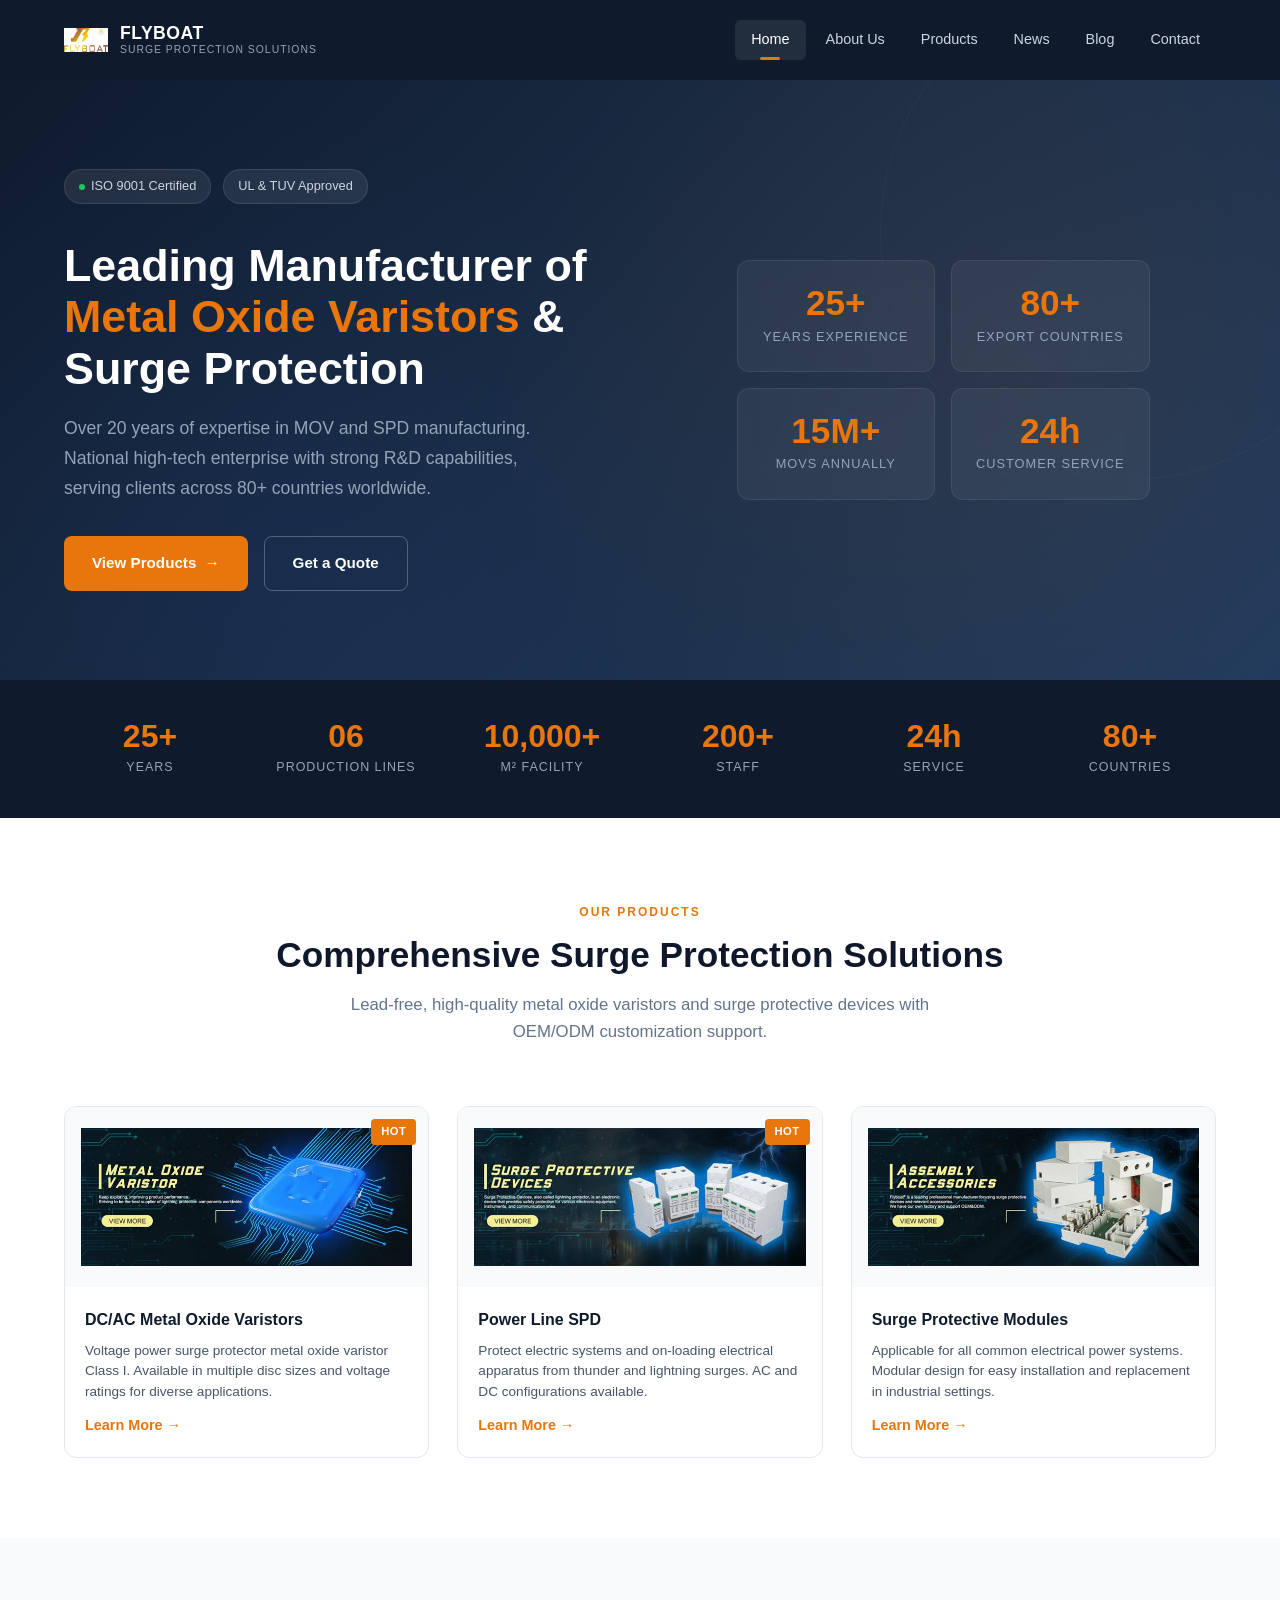
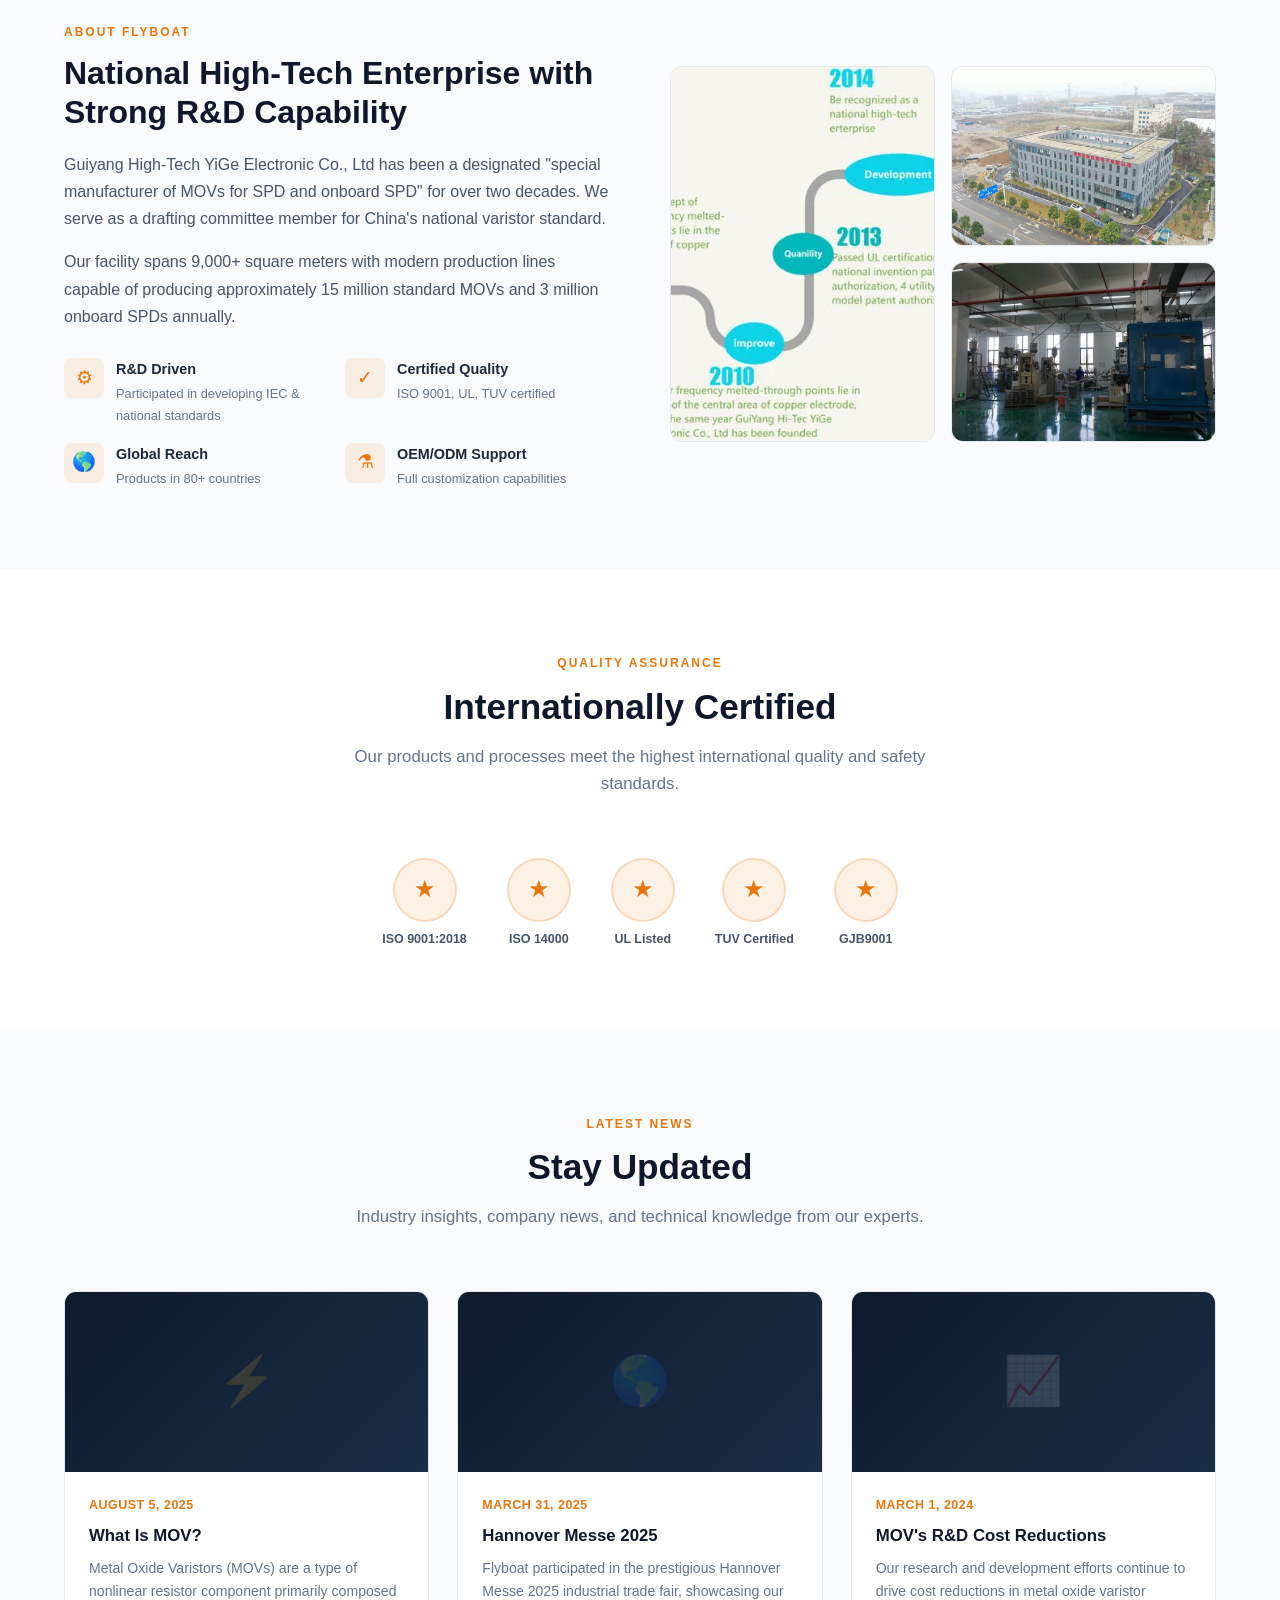
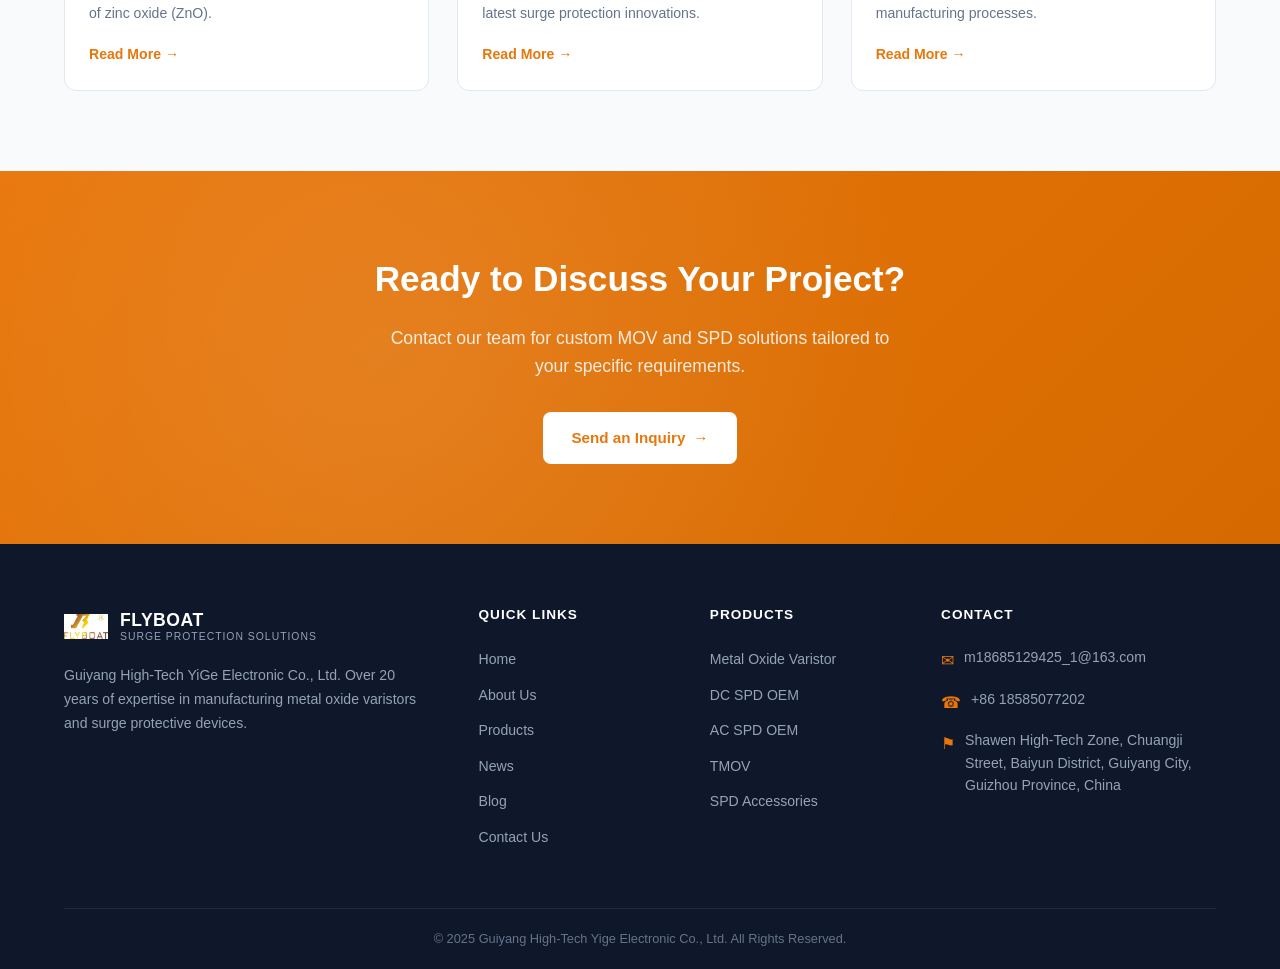
==== index.html @ f87acbf8 "initial commit for flyboat website files" ====
<!DOCTYPE html>
<html lang="en">
<head>
  <meta charset="UTF-8">
  <meta name="viewport" content="width=device-width, initial-scale=1.0">
  <title>Flyboat MOV | Metal Oxide Varistors & Surge Protective Devices</title>
  <meta name="description" content="Guiyang High-Tech Yige Electronic Co., Ltd - Over 20 years manufacturing metal oxide varistors and surge protective devices. ISO certified, exported to 80+ countries.">
  <link rel="stylesheet" href="css/style.css">
</head>
<body>

  <!-- Header -->
  <header class="header">
    <div class="container">
      <a href="index.html" class="logo">
        <img src="images/logo.jpg" alt="Flyboat Logo" class="logo-img">
        <span>
          FLYBOAT
          <span class="logo-sub">Surge Protection Solutions</span>
        </span>
      </a>
      <nav class="nav">
        <a href="index.html" class="active">Home</a>
        <a href="about.html">About Us</a>
        <a href="products.html">Products</a>
        <a href="news.html">News</a>
        <a href="blog.html">Blog</a>
        <a href="contact.html">Contact</a>
      </nav>
      <button class="menu-toggle" aria-label="Toggle menu">
        <span></span><span></span><span></span>
      </button>
    </div>
  </header>

  <!-- Hero -->
  <section class="hero">
    <div class="container">
      <div class="hero-content">
        <div class="hero-badges">
          <span class="hero-badge"><span class="badge-dot"></span> ISO 9001 Certified</span>
          <span class="hero-badge">UL &amp; TUV Approved</span>
        </div>
        <h1>Leading Manufacturer of <span class="highlight">Metal Oxide Varistors</span> &amp; Surge Protection</h1>
        <p>Over 20 years of expertise in MOV and SPD manufacturing. National high-tech enterprise with strong R&amp;D capabilities, serving clients across 80+ countries worldwide.</p>
        <div class="hero-actions">
          <a href="products.html" class="btn btn-primary btn-arrow">View Products</a>
          <a href="contact.html" class="btn btn-secondary">Get a Quote</a>
        </div>
      </div>
      <div class="hero-visual">
        <div class="hero-stats-grid">
          <div class="hero-stat-card">
            <div class="stat-number">25+</div>
            <div class="stat-label">Years Experience</div>
          </div>
          <div class="hero-stat-card">
            <div class="stat-number">80+</div>
            <div class="stat-label">Export Countries</div>
          </div>
          <div class="hero-stat-card">
            <div class="stat-number">15M+</div>
            <div class="stat-label">MOVs Annually</div>
          </div>
          <div class="hero-stat-card">
            <div class="stat-number">24h</div>
            <div class="stat-label">Customer Service</div>
          </div>
        </div>
      </div>
    </div>
  </section>

  <!-- Stats Bar -->
  <div class="stats-bar">
    <div class="container">
      <div class="stats-grid">
        <div class="stat-item">
          <div class="stat-number">25+</div>
          <div class="stat-label">Years</div>
        </div>
        <div class="stat-item">
          <div class="stat-number">06</div>
          <div class="stat-label">Production Lines</div>
        </div>
        <div class="stat-item">
          <div class="stat-number">10,000+</div>
          <div class="stat-label">m&sup2; Facility</div>
        </div>
        <div class="stat-item">
          <div class="stat-number">200+</div>
          <div class="stat-label">Staff</div>
        </div>
        <div class="stat-item">
          <div class="stat-number">24h</div>
          <div class="stat-label">Service</div>
        </div>
        <div class="stat-item">
          <div class="stat-number">80+</div>
          <div class="stat-label">Countries</div>
        </div>
      </div>
    </div>
  </div>

  <!-- Products Highlight -->
  <section class="section">
    <div class="container">
      <div class="section-header">
        <span class="overline">Our Products</span>
        <h2>Comprehensive Surge Protection Solutions</h2>
        <p>Lead-free, high-quality metal oxide varistors and surge protective devices with OEM/ODM customization support.</p>
      </div>
      <div class="products-grid">
        <div class="product-card">
          <div class="product-card-img">
            <img src="images/product-mov.jpg" alt="Metal Oxide Varistors">
            <span class="product-tag">Hot</span>
          </div>
          <div class="product-card-body">
            <h3>DC/AC Metal Oxide Varistors</h3>
            <p>Voltage power surge protector metal oxide varistor Class I. Available in multiple disc sizes and voltage ratings for diverse applications.</p>
            <a href="products.html" class="card-link">Learn More &rarr;</a>
          </div>
        </div>
        <div class="product-card">
          <div class="product-card-img">
            <img src="images/product-spd.jpg" alt="Surge Protective Devices">
            <span class="product-tag">Hot</span>
          </div>
          <div class="product-card-body">
            <h3>Power Line SPD</h3>
            <p>Protect electric systems and on-loading electrical apparatus from thunder and lightning surges. AC and DC configurations available.</p>
            <a href="products.html" class="card-link">Learn More &rarr;</a>
          </div>
        </div>
        <div class="product-card">
          <div class="product-card-img">
            <img src="images/product-tmov.jpg" alt="TMOV Surge Protective Modules">
          </div>
          <div class="product-card-body">
            <h3>Surge Protective Modules</h3>
            <p>Applicable for all common electrical power systems. Modular design for easy installation and replacement in industrial settings.</p>
            <a href="products.html" class="card-link">Learn More &rarr;</a>
          </div>
        </div>
      </div>
    </div>
  </section>

  <!-- About Preview -->
  <section class="section section-alt">
    <div class="container">
      <div class="about-preview">
        <div class="about-preview-content">
          <span class="overline">About Flyboat</span>
          <h2>National High-Tech Enterprise with Strong R&amp;D Capability</h2>
          <p>Guiyang High-Tech YiGe Electronic Co., Ltd has been a designated "special manufacturer of MOVs for SPD and onboard SPD" for over two decades. We serve as a drafting committee member for China's national varistor standard.</p>
          <p>Our facility spans 9,000+ square meters with modern production lines capable of producing approximately 15 million standard MOVs and 3 million onboard SPDs annually.</p>
          <div class="about-features">
            <div class="about-feature">
              <div class="about-feature-icon">&#9881;</div>
              <div>
                <h4>R&amp;D Driven</h4>
                <p>Participated in developing IEC &amp; national standards</p>
              </div>
            </div>
            <div class="about-feature">
              <div class="about-feature-icon">&#10003;</div>
              <div>
                <h4>Certified Quality</h4>
                <p>ISO 9001, UL, TUV certified</p>
              </div>
            </div>
            <div class="about-feature">
              <div class="about-feature-icon">&#127758;</div>
              <div>
                <h4>Global Reach</h4>
                <p>Products in 80+ countries</p>
              </div>
            </div>
            <div class="about-feature">
              <div class="about-feature-icon">&#9879;</div>
              <div>
                <h4>OEM/ODM Support</h4>
                <p>Full customization capabilities</p>
              </div>
            </div>
          </div>
        </div>
        <div class="about-preview-visual">
          <div class="about-image-grid">
            <div class="about-img-placeholder"><img src="images/about-1.webp" alt="Flyboat Factory"></div>
            <div class="about-img-placeholder"><img src="images/about-2.jpg" alt="Production Line"></div>
            <div class="about-img-placeholder"><img src="images/about-3.jpg" alt="Quality Testing"></div>
          </div>
        </div>
      </div>
    </div>
  </section>

  <!-- Certifications -->
  <section class="section">
    <div class="container">
      <div class="section-header">
        <span class="overline">Quality Assurance</span>
        <h2>Internationally Certified</h2>
        <p>Our products and processes meet the highest international quality and safety standards.</p>
      </div>
      <div class="cert-row">
        <div class="cert-badge">
          <div class="cert-icon">&#9733;</div>
          <span>ISO 9001:2018</span>
        </div>
        <div class="cert-badge">
          <div class="cert-icon">&#9733;</div>
          <span>ISO 14000</span>
        </div>
        <div class="cert-badge">
          <div class="cert-icon">&#9733;</div>
          <span>UL Listed</span>
        </div>
        <div class="cert-badge">
          <div class="cert-icon">&#9733;</div>
          <span>TUV Certified</span>
        </div>
        <div class="cert-badge">
          <div class="cert-icon">&#9733;</div>
          <span>GJB9001</span>
        </div>
      </div>
    </div>
  </section>

  <!-- Latest News -->
  <section class="section section-alt">
    <div class="container">
      <div class="section-header">
        <span class="overline">Latest News</span>
        <h2>Stay Updated</h2>
        <p>Industry insights, company news, and technical knowledge from our experts.</p>
      </div>
      <div class="news-grid">
        <a href="news.html" class="news-card">
          <div class="news-card-img">&#9889;</div>
          <div class="news-card-body">
            <div class="news-date">August 5, 2025</div>
            <h3>What Is MOV?</h3>
            <p>Metal Oxide Varistors (MOVs) are a type of nonlinear resistor component primarily composed of zinc oxide (ZnO).</p>
            <span class="card-link">Read More &rarr;</span>
          </div>
        </a>
        <a href="news.html" class="news-card">
          <div class="news-card-img">&#127758;</div>
          <div class="news-card-body">
            <div class="news-date">March 31, 2025</div>
            <h3>Hannover Messe 2025</h3>
            <p>Flyboat participated in the prestigious Hannover Messe 2025 industrial trade fair, showcasing our latest surge protection innovations.</p>
            <span class="card-link">Read More &rarr;</span>
          </div>
        </a>
        <a href="news.html" class="news-card">
          <div class="news-card-img">&#128200;</div>
          <div class="news-card-body">
            <div class="news-date">March 1, 2024</div>
            <h3>MOV's R&amp;D Cost Reductions</h3>
            <p>Our research and development efforts continue to drive cost reductions in metal oxide varistor manufacturing processes.</p>
            <span class="card-link">Read More &rarr;</span>
          </div>
        </a>
      </div>
    </div>
  </section>

  <!-- CTA -->
  <section class="cta">
    <div class="container">
      <h2>Ready to Discuss Your Project?</h2>
      <p>Contact our team for custom MOV and SPD solutions tailored to your specific requirements.</p>
      <a href="contact.html" class="btn btn-arrow">Send an Inquiry</a>
    </div>
  </section>

  <!-- Footer -->
  <footer class="footer">
    <div class="container">
      <div class="footer-grid">
        <div class="footer-brand">
          <div class="logo">
            <img src="images/logo.jpg" alt="Flyboat Logo" class="logo-img">
            <span>FLYBOAT<span class="logo-sub">Surge Protection Solutions</span></span>
          </div>
          <p>Guiyang High-Tech YiGe Electronic Co., Ltd. Over 20 years of expertise in manufacturing metal oxide varistors and surge protective devices.</p>
        </div>
        <div class="footer-col">
          <h4>Quick Links</h4>
          <ul>
            <li><a href="index.html">Home</a></li>
            <li><a href="about.html">About Us</a></li>
            <li><a href="products.html">Products</a></li>
            <li><a href="news.html">News</a></li>
            <li><a href="blog.html">Blog</a></li>
            <li><a href="contact.html">Contact Us</a></li>
          </ul>
        </div>
        <div class="footer-col">
          <h4>Products</h4>
          <ul>
            <li><a href="products.html">Metal Oxide Varistor</a></li>
            <li><a href="products.html">DC SPD OEM</a></li>
            <li><a href="products.html">AC SPD OEM</a></li>
            <li><a href="products.html">TMOV</a></li>
            <li><a href="products.html">SPD Accessories</a></li>
          </ul>
        </div>
        <div class="footer-col">
          <h4>Contact</h4>
          <div class="footer-contact-item">
            <span class="icon">&#9993;</span>
            <span>m18685129425_1@163.com</span>
          </div>
          <div class="footer-contact-item">
            <span class="icon">&#9742;</span>
            <span>+86 18585077202</span>
          </div>
          <div class="footer-contact-item">
            <span class="icon">&#9873;</span>
            <span>Shawen High-Tech Zone, Chuangji Street, Baiyun District, Guiyang City, Guizhou Province, China</span>
          </div>
        </div>
      </div>
      <div class="footer-bottom">
        &copy; 2025 Guiyang High-Tech Yige Electronic Co., Ltd. All Rights Reserved.
      </div>
    </div>
  </footer>

  <script src="js/main.js"></script>
</body>
</html>
---- css/style.css ----
/* =============================================
   FLYBOAT MOV - Professional Industrial Theme
   ============================================= */

/* --- Reset & Base --- */
*, *::before, *::after {
  margin: 0;
  padding: 0;
  box-sizing: border-box;
}

:root {
  --navy: #0f1b2d;
  --navy-light: #1a2d47;
  --blue: #2563eb;
  --blue-dark: #1e40af;
  --orange: #e8760a;
  --orange-light: #f59e0b;
  --white: #ffffff;
  --gray-50: #f8fafc;
  --gray-100: #f1f5f9;
  --gray-200: #e2e8f0;
  --gray-300: #cbd5e1;
  --gray-400: #94a3b8;
  --gray-500: #64748b;
  --gray-600: #475569;
  --gray-700: #334155;
  --gray-800: #1e293b;
  --gray-900: #0f172a;
  --font-main: 'Segoe UI', Roboto, 'Helvetica Neue', Arial, sans-serif;
  --font-heading: 'Segoe UI', Roboto, 'Helvetica Neue', Arial, sans-serif;
  --max-width: 1200px;
  --header-height: 80px;
  --transition: 0.3s ease;
}

html {
  scroll-behavior: smooth;
  font-size: 16px;
}

body {
  font-family: var(--font-main);
  color: var(--gray-800);
  line-height: 1.6;
  background: var(--white);
  -webkit-font-smoothing: antialiased;
}

img {
  max-width: 100%;
  height: auto;
  display: block;
}

a {
  color: inherit;
  text-decoration: none;
}

ul {
  list-style: none;
}

.container {
  max-width: var(--max-width);
  margin: 0 auto;
  padding: 0 24px;
}

/* --- Header / Navigation --- */
.header {
  position: fixed;
  top: 0;
  left: 0;
  right: 0;
  z-index: 1000;
  background: var(--navy);
  height: var(--header-height);
  transition: box-shadow var(--transition);
}

.header.scrolled {
  box-shadow: 0 2px 20px rgba(0, 0, 0, 0.3);
}

.header .container {
  display: flex;
  align-items: center;
  justify-content: space-between;
  height: 100%;
}

.logo {
  display: flex;
  align-items: center;
  gap: 12px;
  color: var(--white);
  font-weight: 700;
  font-size: 1.1rem;
  letter-spacing: 0.5px;
}

.logo-img {
  width: 44px;
  height: 44px;
  border-radius: 8px;
  object-fit: contain;
}

.logo-icon {
  width: 44px;
  height: 44px;
  background: var(--orange);
  border-radius: 8px;
  display: flex;
  align-items: center;
  justify-content: center;
  font-weight: 900;
  font-size: 1.1rem;
  color: var(--white);
}

.logo span {
  display: flex;
  flex-direction: column;
  line-height: 1.2;
}

.logo .logo-sub {
  font-size: 0.65rem;
  font-weight: 400;
  color: var(--gray-400);
  letter-spacing: 1px;
  text-transform: uppercase;
}

.nav {
  display: flex;
  align-items: center;
  gap: 4px;
}

.nav a {
  color: var(--gray-300);
  padding: 8px 16px;
  border-radius: 6px;
  font-size: 0.9rem;
  font-weight: 500;
  transition: all var(--transition);
  position: relative;
}

.nav a:hover,
.nav a.active {
  color: var(--white);
  background: rgba(255, 255, 255, 0.08);
}

.nav a.active::after {
  content: '';
  position: absolute;
  bottom: 0;
  left: 50%;
  transform: translateX(-50%);
  width: 20px;
  height: 3px;
  background: var(--orange);
  border-radius: 3px;
}

/* Mobile menu toggle */
.menu-toggle {
  display: none;
  flex-direction: column;
  gap: 5px;
  background: none;
  border: none;
  cursor: pointer;
  padding: 8px;
}

.menu-toggle span {
  display: block;
  width: 24px;
  height: 2px;
  background: var(--white);
  border-radius: 2px;
  transition: var(--transition);
}

/* --- Hero Section --- */
.hero {
  position: relative;
  min-height: 600px;
  display: flex;
  align-items: center;
  background: linear-gradient(135deg, var(--navy) 0%, var(--navy-light) 50%, #1e3a5f 100%);
  margin-top: var(--header-height);
  overflow: hidden;
}

.hero::before {
  content: '';
  position: absolute;
  inset: 0;
  background:
    radial-gradient(circle at 80% 50%, rgba(232, 118, 10, 0.08) 0%, transparent 50%),
    radial-gradient(circle at 20% 80%, rgba(37, 99, 235, 0.06) 0%, transparent 40%);
}

.hero::after {
  content: '';
  position: absolute;
  right: -100px;
  top: -100px;
  width: 500px;
  height: 500px;
  border: 1px solid rgba(255, 255, 255, 0.03);
  border-radius: 50%;
}

.hero .container {
  position: relative;
  z-index: 1;
  display: grid;
  grid-template-columns: 1fr 1fr;
  gap: 60px;
  align-items: center;
  padding-top: 60px;
  padding-bottom: 60px;
}

.hero-content h1 {
  font-size: 2.8rem;
  font-weight: 800;
  color: var(--white);
  line-height: 1.15;
  margin-bottom: 20px;
}

.hero-content h1 .highlight {
  color: var(--orange);
}

.hero-content p {
  font-size: 1.1rem;
  color: var(--gray-400);
  margin-bottom: 32px;
  max-width: 500px;
  line-height: 1.7;
}

.hero-badges {
  display: flex;
  gap: 12px;
  flex-wrap: wrap;
  margin-bottom: 36px;
}

.hero-badge {
  display: inline-flex;
  align-items: center;
  gap: 6px;
  background: rgba(255, 255, 255, 0.08);
  border: 1px solid rgba(255, 255, 255, 0.1);
  padding: 6px 14px;
  border-radius: 20px;
  font-size: 0.8rem;
  color: var(--gray-300);
}

.hero-badge .badge-dot {
  width: 6px;
  height: 6px;
  background: #22c55e;
  border-radius: 50%;
}

.hero-actions {
  display: flex;
  gap: 16px;
}

.hero-visual {
  display: flex;
  justify-content: center;
  align-items: center;
}

.hero-stats-grid {
  display: grid;
  grid-template-columns: 1fr 1fr;
  gap: 16px;
}

.hero-stat-card {
  background: rgba(255, 255, 255, 0.05);
  border: 1px solid rgba(255, 255, 255, 0.08);
  border-radius: 12px;
  padding: 24px;
  text-align: center;
  backdrop-filter: blur(10px);
  transition: all var(--transition);
}

.hero-stat-card:hover {
  background: rgba(255, 255, 255, 0.08);
  border-color: rgba(232, 118, 10, 0.3);
  transform: translateY(-2px);
}

.hero-stat-card .stat-number {
  font-size: 2.2rem;
  font-weight: 800;
  color: var(--orange);
  line-height: 1;
  margin-bottom: 6px;
}

.hero-stat-card .stat-label {
  font-size: 0.8rem;
  color: var(--gray-400);
  text-transform: uppercase;
  letter-spacing: 1px;
}

/* --- Buttons --- */
.btn {
  display: inline-flex;
  align-items: center;
  gap: 8px;
  padding: 14px 28px;
  border-radius: 8px;
  font-size: 0.95rem;
  font-weight: 600;
  cursor: pointer;
  border: none;
  transition: all var(--transition);
  text-align: center;
}

.btn-primary {
  background: var(--orange);
  color: var(--white);
}

.btn-primary:hover {
  background: #d66a00;
  transform: translateY(-1px);
  box-shadow: 0 8px 24px rgba(232, 118, 10, 0.3);
}

.btn-secondary {
  background: transparent;
  color: var(--white);
  border: 1px solid rgba(255, 255, 255, 0.25);
}

.btn-secondary:hover {
  background: rgba(255, 255, 255, 0.1);
  border-color: rgba(255, 255, 255, 0.4);
}

.btn-outline {
  background: transparent;
  color: var(--orange);
  border: 2px solid var(--orange);
}

.btn-outline:hover {
  background: var(--orange);
  color: var(--white);
}

.btn-dark {
  background: var(--navy);
  color: var(--white);
}

.btn-dark:hover {
  background: var(--navy-light);
}

.btn-sm {
  padding: 10px 20px;
  font-size: 0.85rem;
}

.btn-arrow::after {
  content: '\2192';
  transition: transform var(--transition);
}

.btn-arrow:hover::after {
  transform: translateX(4px);
}

/* --- Section Base --- */
.section {
  padding: 80px 0;
}

.section-alt {
  background: var(--gray-50);
}

.section-dark {
  background: var(--navy);
  color: var(--white);
}

.section-header {
  text-align: center;
  margin-bottom: 60px;
}

.section-header .overline {
  display: inline-block;
  font-size: 0.75rem;
  font-weight: 700;
  text-transform: uppercase;
  letter-spacing: 2px;
  color: var(--orange);
  margin-bottom: 12px;
}

.section-header h2 {
  font-size: 2.2rem;
  font-weight: 800;
  color: var(--gray-900);
  margin-bottom: 16px;
  line-height: 1.2;
}

.section-dark .section-header h2 {
  color: var(--white);
}

.section-header p {
  font-size: 1.05rem;
  color: var(--gray-500);
  max-width: 600px;
  margin: 0 auto;
}

.section-dark .section-header p {
  color: var(--gray-400);
}

/* --- Product Cards --- */
.products-grid {
  display: grid;
  grid-template-columns: repeat(3, 1fr);
  gap: 28px;
}

.product-card {
  background: var(--white);
  border-radius: 12px;
  overflow: hidden;
  border: 1px solid var(--gray-200);
  transition: all var(--transition);
  display: flex;
  flex-direction: column;
}

.product-card:hover {
  transform: translateY(-4px);
  box-shadow: 0 12px 40px rgba(0, 0, 0, 0.1);
  border-color: var(--orange);
}

.product-card-img {
  height: 200px;
  background: var(--gray-100);
  display: flex;
  align-items: center;
  justify-content: center;
  overflow: hidden;
  position: relative;
}

.product-card-img img {
  width: 100%;
  height: 100%;
  object-fit: cover;
}

.product-card-img .placeholder-icon {
  font-size: 3rem;
  color: var(--gray-300);
}

.product-tag {
  position: absolute;
  top: 12px;
  right: 12px;
  background: var(--orange);
  color: var(--white);
  padding: 4px 10px;
  border-radius: 4px;
  font-size: 0.7rem;
  font-weight: 700;
  text-transform: uppercase;
  letter-spacing: 0.5px;
}

.product-card-body {
  padding: 24px;
  flex: 1;
  display: flex;
  flex-direction: column;
}

.product-card-body h3 {
  font-size: 1.1rem;
  font-weight: 700;
  color: var(--gray-900);
  margin-bottom: 10px;
}

.product-card-body p {
  font-size: 0.9rem;
  color: var(--gray-500);
  flex: 1;
  margin-bottom: 16px;
}

.product-card-body .card-link {
  color: var(--orange);
  font-weight: 600;
  font-size: 0.9rem;
  display: inline-flex;
  align-items: center;
  gap: 6px;
  transition: gap var(--transition);
}

.product-card-body .card-link:hover {
  gap: 10px;
}

/* --- Stats Bar --- */
.stats-bar {
  background: var(--navy);
  padding: 40px 0;
}

.stats-grid {
  display: grid;
  grid-template-columns: repeat(6, 1fr);
  gap: 24px;
  text-align: center;
}

.stat-item .stat-number {
  font-size: 2rem;
  font-weight: 800;
  color: var(--orange);
  line-height: 1;
  margin-bottom: 6px;
}

.stat-item .stat-label {
  font-size: 0.78rem;
  color: var(--gray-400);
  text-transform: uppercase;
  letter-spacing: 1px;
}

/* --- About Section (Homepage) --- */
.about-preview {
  display: grid;
  grid-template-columns: 1fr 1fr;
  gap: 60px;
  align-items: center;
}

.about-preview-content .overline {
  display: inline-block;
  font-size: 0.75rem;
  font-weight: 700;
  text-transform: uppercase;
  letter-spacing: 2px;
  color: var(--orange);
  margin-bottom: 12px;
}

.about-preview-content h2 {
  font-size: 2rem;
  font-weight: 800;
  margin-bottom: 20px;
  color: var(--gray-900);
  line-height: 1.2;
}

.about-preview-content p {
  color: var(--gray-600);
  margin-bottom: 16px;
  line-height: 1.7;
}

.about-features {
  display: grid;
  grid-template-columns: 1fr 1fr;
  gap: 16px;
  margin-top: 28px;
}

.about-feature {
  display: flex;
  align-items: flex-start;
  gap: 12px;
}

.about-feature-icon {
  width: 40px;
  height: 40px;
  min-width: 40px;
  background: rgba(232, 118, 10, 0.1);
  border-radius: 8px;
  display: flex;
  align-items: center;
  justify-content: center;
  color: var(--orange);
  font-size: 1.2rem;
}

.about-feature h4 {
  font-size: 0.9rem;
  font-weight: 700;
  color: var(--gray-800);
  margin-bottom: 2px;
}

.about-feature p {
  font-size: 0.8rem;
  color: var(--gray-500);
  margin: 0;
}

.about-preview-visual {
  position: relative;
}

.about-image-grid {
  display: grid;
  grid-template-columns: 1fr 1fr;
  gap: 16px;
}

.about-img-placeholder {
  background: var(--gray-100);
  border-radius: 12px;
  height: 180px;
  display: flex;
  align-items: center;
  justify-content: center;
  color: var(--gray-300);
  font-size: 2rem;
  border: 1px solid var(--gray-200);
  overflow: hidden;
}

.about-img-placeholder img {
  width: 100%;
  height: 100%;
  object-fit: cover;
}

.about-img-placeholder:first-child {
  grid-row: span 2;
  height: 100%;
}

/* --- Certifications --- */
.cert-row {
  display: flex;
  justify-content: center;
  gap: 40px;
  flex-wrap: wrap;
  margin-top: 40px;
}

.cert-badge {
  display: flex;
  flex-direction: column;
  align-items: center;
  gap: 8px;
}

.cert-icon {
  width: 64px;
  height: 64px;
  background: rgba(232, 118, 10, 0.1);
  border-radius: 50%;
  display: flex;
  align-items: center;
  justify-content: center;
  font-size: 1.5rem;
  color: var(--orange);
  border: 2px solid rgba(232, 118, 10, 0.2);
}

.cert-badge span {
  font-size: 0.78rem;
  font-weight: 600;
  color: var(--gray-600);
}

/* --- News Cards --- */
.news-grid {
  display: grid;
  grid-template-columns: repeat(3, 1fr);
  gap: 28px;
}

.news-card {
  background: var(--white);
  border-radius: 12px;
  overflow: hidden;
  border: 1px solid var(--gray-200);
  transition: all var(--transition);
}

.news-card:hover {
  transform: translateY(-4px);
  box-shadow: 0 12px 40px rgba(0, 0, 0, 0.08);
}

.news-card-img {
  height: 180px;
  background: linear-gradient(135deg, var(--navy) 0%, var(--navy-light) 100%);
  display: flex;
  align-items: center;
  justify-content: center;
  color: rgba(255, 255, 255, 0.15);
  font-size: 3rem;
}

.news-card-body {
  padding: 24px;
}

.news-card-body .news-date {
  font-size: 0.78rem;
  color: var(--orange);
  font-weight: 600;
  text-transform: uppercase;
  letter-spacing: 0.5px;
  margin-bottom: 8px;
}

.news-card-body h3 {
  font-size: 1.05rem;
  font-weight: 700;
  color: var(--gray-900);
  margin-bottom: 10px;
  line-height: 1.4;
}

.news-card-body p {
  font-size: 0.88rem;
  color: var(--gray-500);
  line-height: 1.6;
  margin-bottom: 16px;
}

.news-card-body .card-link {
  color: var(--orange);
  font-weight: 600;
  font-size: 0.88rem;
  display: inline-flex;
  align-items: center;
  gap: 6px;
  transition: gap var(--transition);
}

.news-card-body .card-link:hover {
  gap: 10px;
}

/* --- CTA Section --- */
.cta {
  background: linear-gradient(135deg, var(--orange) 0%, #d66a00 100%);
  padding: 80px 0;
  text-align: center;
  position: relative;
  overflow: hidden;
}

.cta::before {
  content: '';
  position: absolute;
  inset: 0;
  background: radial-gradient(circle at 30% 50%, rgba(255, 255, 255, 0.1), transparent 60%);
}

.cta .container {
  position: relative;
  z-index: 1;
}

.cta h2 {
  font-size: 2.2rem;
  font-weight: 800;
  color: var(--white);
  margin-bottom: 16px;
}

.cta p {
  font-size: 1.1rem;
  color: rgba(255, 255, 255, 0.85);
  margin-bottom: 32px;
  max-width: 500px;
  margin-left: auto;
  margin-right: auto;
}

.cta .btn {
  background: var(--white);
  color: var(--orange);
  font-weight: 700;
}

.cta .btn:hover {
  background: var(--gray-100);
  transform: translateY(-2px);
  box-shadow: 0 8px 24px rgba(0, 0, 0, 0.15);
}

/* --- Footer --- */
.footer {
  background: var(--gray-900);
  color: var(--gray-400);
  padding: 60px 0 0;
}

.footer-grid {
  display: grid;
  grid-template-columns: 2fr 1fr 1fr 1.5fr;
  gap: 48px;
  padding-bottom: 48px;
  border-bottom: 1px solid rgba(255, 255, 255, 0.08);
}

.footer-brand .logo {
  margin-bottom: 16px;
}

.footer-brand p {
  font-size: 0.88rem;
  line-height: 1.7;
  color: var(--gray-400);
  margin-bottom: 20px;
}

.footer-social {
  display: flex;
  gap: 12px;
}

.footer-social a {
  width: 36px;
  height: 36px;
  border-radius: 8px;
  background: rgba(255, 255, 255, 0.06);
  display: flex;
  align-items: center;
  justify-content: center;
  color: var(--gray-400);
  transition: all var(--transition);
  font-size: 0.85rem;
}

.footer-social a:hover {
  background: var(--orange);
  color: var(--white);
}

.footer-col h4 {
  font-size: 0.85rem;
  font-weight: 700;
  color: var(--white);
  text-transform: uppercase;
  letter-spacing: 1px;
  margin-bottom: 20px;
}

.footer-col ul li {
  margin-bottom: 10px;
}

.footer-col ul li a {
  font-size: 0.88rem;
  color: var(--gray-400);
  transition: color var(--transition);
}

.footer-col ul li a:hover {
  color: var(--white);
}

.footer-contact-item {
  display: flex;
  align-items: flex-start;
  gap: 10px;
  margin-bottom: 14px;
  font-size: 0.88rem;
}

.footer-contact-item .icon {
  color: var(--orange);
  font-size: 1rem;
  margin-top: 2px;
}

.footer-bottom {
  padding: 20px 0;
  text-align: center;
  font-size: 0.8rem;
  color: var(--gray-500);
}

/* --- Page Header (Inner Pages) --- */
.page-header {
  background: linear-gradient(135deg, var(--navy) 0%, var(--navy-light) 100%);
  padding: 100px 0 60px;
  margin-top: var(--header-height);
  text-align: center;
  position: relative;
  overflow: hidden;
}

.page-header::before {
  content: '';
  position: absolute;
  inset: 0;
  background: radial-gradient(circle at 70% 30%, rgba(232, 118, 10, 0.06), transparent 60%);
}

.page-header .container {
  position: relative;
  z-index: 1;
}

.page-header h1 {
  font-size: 2.5rem;
  font-weight: 800;
  color: var(--white);
  margin-bottom: 12px;
}

.page-header p {
  font-size: 1.05rem;
  color: var(--gray-400);
  max-width: 600px;
  margin: 0 auto;
}

.breadcrumb {
  display: flex;
  justify-content: center;
  gap: 8px;
  font-size: 0.85rem;
  color: var(--gray-400);
  margin-bottom: 20px;
}

.breadcrumb a {
  color: var(--gray-400);
  transition: color var(--transition);
}

.breadcrumb a:hover {
  color: var(--white);
}

.breadcrumb .sep {
  color: var(--gray-600);
}

/* --- About Page --- */
.about-intro {
  display: grid;
  grid-template-columns: 1fr 1fr;
  gap: 60px;
  align-items: center;
}

.about-intro-content h2 {
  font-size: 1.8rem;
  font-weight: 800;
  color: var(--gray-900);
  margin-bottom: 20px;
}

.about-intro-content p {
  color: var(--gray-600);
  margin-bottom: 16px;
  line-height: 1.8;
}

.about-visual {
  background: var(--gray-100);
  border-radius: 16px;
  height: 400px;
  display: flex;
  align-items: center;
  justify-content: center;
  font-size: 4rem;
  color: var(--gray-300);
  border: 1px solid var(--gray-200);
}

.leadership-card {
  background: var(--white);
  border-radius: 12px;
  padding: 32px;
  border: 1px solid var(--gray-200);
  display: flex;
  gap: 24px;
  align-items: center;
  max-width: 700px;
  margin: 0 auto;
}

.leader-avatar {
  width: 80px;
  height: 80px;
  min-width: 80px;
  background: var(--navy);
  border-radius: 50%;
  display: flex;
  align-items: center;
  justify-content: center;
  color: var(--white);
  font-size: 1.8rem;
  font-weight: 700;
}

.leader-info h3 {
  font-size: 1.2rem;
  font-weight: 700;
  color: var(--gray-900);
  margin-bottom: 4px;
}

.leader-info .leader-title {
  font-size: 0.85rem;
  color: var(--orange);
  font-weight: 600;
  margin-bottom: 10px;
}

.leader-info p {
  font-size: 0.9rem;
  color: var(--gray-500);
  line-height: 1.6;
}

.capabilities-grid {
  display: grid;
  grid-template-columns: repeat(3, 1fr);
  gap: 28px;
}

.capability-card {
  background: var(--white);
  border-radius: 12px;
  padding: 32px;
  border: 1px solid var(--gray-200);
  text-align: center;
  transition: all var(--transition);
}

.capability-card:hover {
  border-color: var(--orange);
  transform: translateY(-2px);
  box-shadow: 0 8px 30px rgba(0, 0, 0, 0.06);
}

.capability-icon {
  width: 60px;
  height: 60px;
  background: rgba(232, 118, 10, 0.1);
  border-radius: 12px;
  display: flex;
  align-items: center;
  justify-content: center;
  font-size: 1.5rem;
  color: var(--orange);
  margin: 0 auto 16px;
}

.capability-card h3 {
  font-size: 1.05rem;
  font-weight: 700;
  margin-bottom: 8px;
  color: var(--gray-900);
}

.capability-card p {
  font-size: 0.88rem;
  color: var(--gray-500);
}

/* --- Products Page --- */
.product-categories {
  display: grid;
  grid-template-columns: repeat(2, 1fr);
  gap: 28px;
}

.product-category-card {
  background: var(--white);
  border-radius: 12px;
  overflow: hidden;
  border: 1px solid var(--gray-200);
  display: flex;
  transition: all var(--transition);
}

.product-category-card:hover {
  transform: translateY(-4px);
  box-shadow: 0 12px 40px rgba(0, 0, 0, 0.1);
  border-color: var(--orange);
}

.product-category-img {
  width: 200px;
  min-width: 200px;
  background: var(--gray-100);
  display: flex;
  align-items: center;
  justify-content: center;
  font-size: 3rem;
  color: var(--gray-300);
}

.product-category-body {
  padding: 28px;
  flex: 1;
}

.product-category-body h3 {
  font-size: 1.15rem;
  font-weight: 700;
  color: var(--gray-900);
  margin-bottom: 10px;
}

.product-category-body p {
  font-size: 0.9rem;
  color: var(--gray-500);
  line-height: 1.6;
  margin-bottom: 16px;
}

.product-list-section h3 {
  font-size: 1.3rem;
  font-weight: 700;
  color: var(--gray-900);
  margin-bottom: 24px;
  padding-bottom: 12px;
  border-bottom: 2px solid var(--gray-200);
}

.product-list {
  display: grid;
  grid-template-columns: repeat(3, 1fr);
  gap: 24px;
}

.product-list-item {
  background: var(--white);
  border-radius: 10px;
  padding: 20px;
  border: 1px solid var(--gray-200);
  transition: all var(--transition);
}

.product-list-item:hover {
  border-color: var(--orange);
  box-shadow: 0 4px 16px rgba(0, 0, 0, 0.06);
}

.product-list-item h4 {
  font-size: 0.95rem;
  font-weight: 600;
  color: var(--gray-800);
  margin-bottom: 6px;
}

.product-list-item p {
  font-size: 0.82rem;
  color: var(--gray-500);
}

/* --- Contact Page --- */
.contact-grid {
  display: grid;
  grid-template-columns: 1fr 1fr;
  gap: 48px;
}

.contact-info-cards {
  display: flex;
  flex-direction: column;
  gap: 20px;
}

.contact-info-card {
  background: var(--white);
  border-radius: 12px;
  padding: 24px;
  border: 1px solid var(--gray-200);
  display: flex;
  align-items: flex-start;
  gap: 16px;
  transition: all var(--transition);
}

.contact-info-card:hover {
  border-color: var(--orange);
  box-shadow: 0 4px 16px rgba(0, 0, 0, 0.06);
}

.contact-icon {
  width: 48px;
  height: 48px;
  min-width: 48px;
  background: rgba(232, 118, 10, 0.1);
  border-radius: 10px;
  display: flex;
  align-items: center;
  justify-content: center;
  font-size: 1.2rem;
  color: var(--orange);
}

.contact-info-card h4 {
  font-size: 0.95rem;
  font-weight: 700;
  color: var(--gray-800);
  margin-bottom: 4px;
}

.contact-info-card p {
  font-size: 0.9rem;
  color: var(--gray-500);
}

.contact-info-card a {
  color: var(--orange);
  font-weight: 500;
}

.contact-form {
  background: var(--white);
  border-radius: 12px;
  padding: 36px;
  border: 1px solid var(--gray-200);
}

.contact-form h3 {
  font-size: 1.3rem;
  font-weight: 700;
  color: var(--gray-900);
  margin-bottom: 24px;
}

.form-group {
  margin-bottom: 20px;
}

.form-group label {
  display: block;
  font-size: 0.85rem;
  font-weight: 600;
  color: var(--gray-700);
  margin-bottom: 6px;
}

.form-group input,
.form-group textarea,
.form-group select {
  width: 100%;
  padding: 12px 16px;
  border-radius: 8px;
  border: 1px solid var(--gray-300);
  font-family: var(--font-main);
  font-size: 0.9rem;
  color: var(--gray-800);
  transition: border-color var(--transition);
  background: var(--white);
}

.form-group input:focus,
.form-group textarea:focus,
.form-group select:focus {
  outline: none;
  border-color: var(--orange);
  box-shadow: 0 0 0 3px rgba(232, 118, 10, 0.1);
}

.form-group textarea {
  resize: vertical;
  min-height: 120px;
}

.form-row {
  display: grid;
  grid-template-columns: 1fr 1fr;
  gap: 16px;
}

/* --- Blog / News Page Styles --- */
.articles-grid {
  display: grid;
  grid-template-columns: repeat(3, 1fr);
  gap: 28px;
}

.article-card {
  background: var(--white);
  border-radius: 12px;
  overflow: hidden;
  border: 1px solid var(--gray-200);
  transition: all var(--transition);
}

.article-card:hover {
  transform: translateY(-4px);
  box-shadow: 0 12px 40px rgba(0, 0, 0, 0.08);
}

.article-card-header {
  height: 160px;
  background: linear-gradient(135deg, var(--navy) 0%, var(--navy-light) 100%);
  display: flex;
  align-items: center;
  justify-content: center;
  color: rgba(255, 255, 255, 0.12);
  font-size: 3rem;
  position: relative;
}

.article-card-header .article-type {
  position: absolute;
  top: 12px;
  left: 12px;
  background: var(--orange);
  color: var(--white);
  padding: 4px 10px;
  border-radius: 4px;
  font-size: 0.7rem;
  font-weight: 700;
  text-transform: uppercase;
}

.article-card-body {
  padding: 24px;
}

.article-card-body .article-date {
  font-size: 0.78rem;
  color: var(--orange);
  font-weight: 600;
  margin-bottom: 8px;
}

.article-card-body h3 {
  font-size: 1.05rem;
  font-weight: 700;
  color: var(--gray-900);
  margin-bottom: 10px;
  line-height: 1.4;
}

.article-card-body p {
  font-size: 0.88rem;
  color: var(--gray-500);
  line-height: 1.6;
  margin-bottom: 16px;
}

/* --- Map Placeholder --- */
.map-placeholder {
  background: var(--gray-100);
  border-radius: 12px;
  height: 300px;
  display: flex;
  flex-direction: column;
  align-items: center;
  justify-content: center;
  color: var(--gray-400);
  gap: 12px;
  border: 1px solid var(--gray-200);
  margin-top: 40px;
}

.map-placeholder .map-icon {
  font-size: 2.5rem;
}

.map-placeholder p {
  font-size: 0.9rem;
}

/* --- Responsive --- */
/* --- Product Detail Page --- */
.page-header-sm {
  padding: 100px 0 20px;
  background: var(--navy);
}

.page-header-sm .breadcrumb {
  color: var(--gray-300);
  font-size: 0.9rem;
}

.page-header-sm .breadcrumb a {
  color: var(--gray-300);
  text-decoration: none;
}

.page-header-sm .breadcrumb a:hover {
  color: var(--orange);
}

.page-header-sm .breadcrumb .sep {
  margin: 0 8px;
  color: var(--gray-500);
}

.product-detail-section {
  padding-top: 48px;
}

.product-detail-top {
  display: grid;
  grid-template-columns: 1fr 1fr;
  gap: 48px;
  margin-bottom: 48px;
}

.product-detail-image {
  background: var(--gray-50);
  border-radius: 12px;
  overflow: hidden;
  border: 1px solid var(--gray-200);
  display: flex;
  align-items: center;
  justify-content: center;
  padding: 24px;
}

.product-detail-image img {
  max-width: 100%;
  max-height: 400px;
  object-fit: contain;
}

.product-detail-info {
  display: flex;
  flex-direction: column;
  gap: 16px;
}

.product-detail-category {
  display: inline-block;
  background: var(--orange);
  color: var(--white);
  padding: 4px 14px;
  border-radius: 20px;
  font-size: 0.8rem;
  font-weight: 600;
  text-transform: uppercase;
  letter-spacing: 0.5px;
  align-self: flex-start;
}

.product-detail-info h1 {
  font-size: 1.8rem;
  color: var(--navy);
  line-height: 1.3;
  margin: 0;
}

.product-detail-short {
  font-size: 1rem;
  color: var(--gray-600);
  line-height: 1.6;
}

.product-detail-key-specs {
  display: grid;
  grid-template-columns: repeat(2, 1fr);
  gap: 12px;
  margin: 8px 0;
}

.key-spec {
  background: var(--gray-50);
  border: 1px solid var(--gray-200);
  border-radius: 8px;
  padding: 12px 16px;
  display: flex;
  flex-direction: column;
  gap: 4px;
}

.key-spec-label {
  font-size: 0.75rem;
  color: var(--gray-500);
  text-transform: uppercase;
  letter-spacing: 0.5px;
  font-weight: 600;
}

.key-spec-value {
  font-size: 0.95rem;
  color: var(--navy);
  font-weight: 600;
}

.product-detail-actions {
  display: flex;
  gap: 12px;
  margin: 8px 0;
}

.product-detail-meta {
  border-top: 1px solid var(--gray-200);
  padding-top: 16px;
  display: flex;
  flex-direction: column;
  gap: 8px;
}

.product-detail-meta .meta-item {
  font-size: 0.85rem;
  color: var(--gray-600);
}

.product-detail-meta .meta-item strong {
  color: var(--gray-800);
  margin-right: 6px;
}

/* Product Detail Blocks */
.product-detail-block {
  border-top: 1px solid var(--gray-200);
  padding-top: 40px;
  margin-top: 40px;
}

.product-detail-block h2 {
  font-size: 1.5rem;
  color: var(--navy);
  margin-bottom: 20px;
  position: relative;
  padding-bottom: 12px;
}

.product-detail-block h2::after {
  content: '';
  position: absolute;
  bottom: 0;
  left: 0;
  width: 50px;
  height: 3px;
  background: var(--orange);
  border-radius: 2px;
}

/* Feature List */
.feature-list {
  list-style: none;
  padding: 0;
  display: grid;
  grid-template-columns: 1fr 1fr;
  gap: 12px;
}

.feature-list li {
  padding: 10px 16px 10px 32px;
  background: var(--gray-50);
  border-radius: 8px;
  position: relative;
  font-size: 0.95rem;
  color: var(--gray-700);
  line-height: 1.5;
}

.feature-list li::before {
  content: '\2713';
  position: absolute;
  left: 12px;
  top: 10px;
  color: var(--orange);
  font-weight: 700;
}

.applications-list li::before {
  content: '\25B8';
}

/* Spec Tables */
.spec-table-title {
  font-size: 1.1rem;
  color: var(--navy-light);
  margin: 24px 0 12px;
  font-weight: 600;
}

.spec-table-wrap {
  overflow-x: auto;
  margin-bottom: 24px;
  border-radius: 8px;
  border: 1px solid var(--gray-200);
}

.spec-table {
  width: 100%;
  border-collapse: collapse;
  font-size: 0.88rem;
}

.spec-table th {
  background: var(--navy);
  color: var(--white);
  padding: 12px 16px;
  text-align: left;
  font-weight: 600;
  white-space: nowrap;
  font-size: 0.82rem;
  text-transform: uppercase;
  letter-spacing: 0.3px;
}

.spec-table td {
  padding: 10px 16px;
  border-bottom: 1px solid var(--gray-200);
  color: var(--gray-700);
  white-space: nowrap;
}

.spec-table tbody tr:last-child td {
  border-bottom: none;
}

.spec-table tbody tr:nth-child(even) {
  background: var(--gray-50);
}

.spec-table tbody tr:hover {
  background: rgba(37, 99, 235, 0.04);
}

/* Standards */
.standards-row {
  display: flex;
  flex-wrap: wrap;
  gap: 10px;
}

.standard-badge {
  background: var(--navy);
  color: var(--white);
  padding: 8px 18px;
  border-radius: 6px;
  font-size: 0.85rem;
  font-weight: 600;
}

/* Inquiry Modal */
.modal-overlay {
  position: fixed;
  top: 0;
  left: 0;
  right: 0;
  bottom: 0;
  background: rgba(0, 0, 0, 0.6);
  z-index: 2000;
  display: flex;
  align-items: center;
  justify-content: center;
  padding: 20px;
  backdrop-filter: blur(4px);
}

.modal {
  background: var(--white);
  border-radius: 16px;
  padding: 40px;
  max-width: 600px;
  width: 100%;
  max-height: 90vh;
  overflow-y: auto;
  position: relative;
  box-shadow: 0 24px 48px rgba(0, 0, 0, 0.2);
}

.modal-close {
  position: absolute;
  top: 16px;
  right: 20px;
  background: none;
  border: none;
  font-size: 1.8rem;
  color: var(--gray-500);
  cursor: pointer;
  line-height: 1;
  padding: 4px;
}

.modal-close:hover {
  color: var(--gray-800);
}

.modal h2 {
  font-size: 1.4rem;
  color: var(--navy);
  margin-bottom: 4px;
}

.modal-product-name {
  color: var(--orange);
  font-size: 0.95rem;
  font-weight: 600;
  margin-bottom: 24px;
}

.modal .form-group {
  margin-bottom: 16px;
}

.modal .form-group label {
  display: block;
  font-size: 0.85rem;
  font-weight: 600;
  color: var(--gray-700);
  margin-bottom: 6px;
}

.modal .form-group input,
.modal .form-group textarea {
  width: 100%;
  padding: 10px 14px;
  border: 1px solid var(--gray-300);
  border-radius: 8px;
  font-size: 0.95rem;
  font-family: var(--font-main);
  transition: border-color var(--transition);
}

.modal .form-group input:focus,
.modal .form-group textarea:focus {
  outline: none;
  border-color: var(--blue);
  box-shadow: 0 0 0 3px rgba(37, 99, 235, 0.1);
}

.modal .form-group textarea {
  min-height: 100px;
  resize: vertical;
}

.modal .form-row {
  display: grid;
  grid-template-columns: 1fr 1fr;
  gap: 16px;
}

/* Products Grid on product detail page (related products) */
.product-detail-block .products-grid {
  grid-template-columns: repeat(3, 1fr);
}

.product-detail-block .product-card {
  border: 1px solid var(--gray-200);
  border-radius: 12px;
  overflow: hidden;
  transition: transform var(--transition), box-shadow var(--transition);
  background: var(--white);
}

.product-detail-block .product-card:hover {
  transform: translateY(-4px);
  box-shadow: 0 8px 24px rgba(0, 0, 0, 0.1);
}

.product-detail-block .product-card a {
  text-decoration: none;
  color: inherit;
  display: block;
}

.product-card-img {
  height: 180px;
  overflow: hidden;
  background: var(--gray-50);
  display: flex;
  align-items: center;
  justify-content: center;
  padding: 16px;
}

.product-card-img img {
  max-width: 100%;
  max-height: 100%;
  object-fit: contain;
}

.product-card-body {
  padding: 20px;
}

.product-card-body h3 {
  font-size: 1rem;
  color: var(--navy);
  margin-bottom: 8px;
}

.product-card-body p {
  font-size: 0.85rem;
  color: var(--gray-600);
  margin-bottom: 12px;
  line-height: 1.5;
}

.card-link {
  font-size: 0.85rem;
  color: var(--orange);
  font-weight: 600;
}

/* Products listing page - clickable product cards */
.product-list-item a {
  text-decoration: none;
  color: inherit;
  display: flex;
  gap: 20px;
  align-items: center;
}

.product-list-item a:hover {
  color: var(--orange);
}

.product-list-thumb {
  width: 80px;
  height: 80px;
  min-width: 80px;
  border-radius: 8px;
  overflow: hidden;
  background: var(--gray-50);
  display: flex;
  align-items: center;
  justify-content: center;
  padding: 8px;
  border: 1px solid var(--gray-200);
}

.product-list-thumb img {
  max-width: 100%;
  max-height: 100%;
  object-fit: contain;
}

.product-list-content h4 {
  margin-bottom: 4px;
}

.product-list-content p {
  margin-bottom: 0;
}

.product-list-arrow {
  margin-left: auto;
  color: var(--orange);
  font-weight: 600;
  font-size: 1.2rem;
  min-width: 24px;
}

@media (max-width: 1024px) {
  .hero .container {
    grid-template-columns: 1fr;
    text-align: center;
  }

  .hero-content p {
    margin-left: auto;
    margin-right: auto;
  }

  .hero-actions {
    justify-content: center;
  }

  .hero-badges {
    justify-content: center;
  }

  .hero-stats-grid {
    max-width: 400px;
    margin: 0 auto;
  }

  .products-grid,
  .news-grid,
  .articles-grid {
    grid-template-columns: repeat(2, 1fr);
  }

  .about-preview,
  .about-intro,
  .contact-grid {
    grid-template-columns: 1fr;
  }

  .stats-grid {
    grid-template-columns: repeat(3, 1fr);
  }

  .footer-grid {
    grid-template-columns: 1fr 1fr;
    gap: 32px;
  }

  .product-categories {
    grid-template-columns: 1fr;
  }

  .capabilities-grid {
    grid-template-columns: repeat(2, 1fr);
  }

  .product-detail-top {
    grid-template-columns: 1fr 1fr;
    gap: 32px;
  }

  .product-detail-block .products-grid {
    grid-template-columns: repeat(2, 1fr);
  }

  .feature-list {
    grid-template-columns: 1fr;
  }
}

@media (max-width: 768px) {
  :root {
    --header-height: 64px;
  }

  .nav {
    display: none;
    position: fixed;
    top: var(--header-height);
    left: 0;
    right: 0;
    background: var(--navy);
    flex-direction: column;
    padding: 16px;
    gap: 4px;
    border-top: 1px solid rgba(255, 255, 255, 0.08);
    box-shadow: 0 8px 32px rgba(0, 0, 0, 0.3);
  }

  .nav.open {
    display: flex;
  }

  .nav a {
    padding: 12px 16px;
    width: 100%;
  }

  .menu-toggle {
    display: flex;
  }

  .hero {
    min-height: auto;
  }

  .hero-content h1 {
    font-size: 2rem;
  }

  .hero-stats-grid {
    grid-template-columns: 1fr 1fr;
  }

  .section {
    padding: 60px 0;
  }

  .section-header h2 {
    font-size: 1.7rem;
  }

  .products-grid,
  .news-grid,
  .articles-grid,
  .capabilities-grid {
    grid-template-columns: 1fr;
  }

  .product-list {
    grid-template-columns: 1fr;
  }

  .stats-grid {
    grid-template-columns: repeat(2, 1fr);
    gap: 20px;
  }

  .footer-grid {
    grid-template-columns: 1fr;
  }

  .page-header h1 {
    font-size: 1.8rem;
  }

  .product-category-card {
    flex-direction: column;
  }

  .product-category-img {
    width: 100%;
    height: 160px;
  }

  .leadership-card {
    flex-direction: column;
    text-align: center;
  }

  .form-row {
    grid-template-columns: 1fr;
  }

  .about-features {
    grid-template-columns: 1fr;
  }

  .cta h2 {
    font-size: 1.6rem;
  }

  .product-detail-top {
    grid-template-columns: 1fr;
    gap: 24px;
  }

  .product-detail-image {
    max-height: 300px;
  }

  .product-detail-key-specs {
    grid-template-columns: 1fr 1fr;
  }

  .product-detail-actions {
    flex-direction: column;
  }

  .product-detail-actions .btn {
    text-align: center;
  }

  .product-detail-info h1 {
    font-size: 1.4rem;
  }

  .product-detail-block .products-grid {
    grid-template-columns: 1fr;
  }

  .modal {
    padding: 24px;
    margin: 12px;
  }

  .modal .form-row {
    grid-template-columns: 1fr;
  }

  .product-list-thumb {
    width: 60px;
    height: 60px;
    min-width: 60px;
  }
}
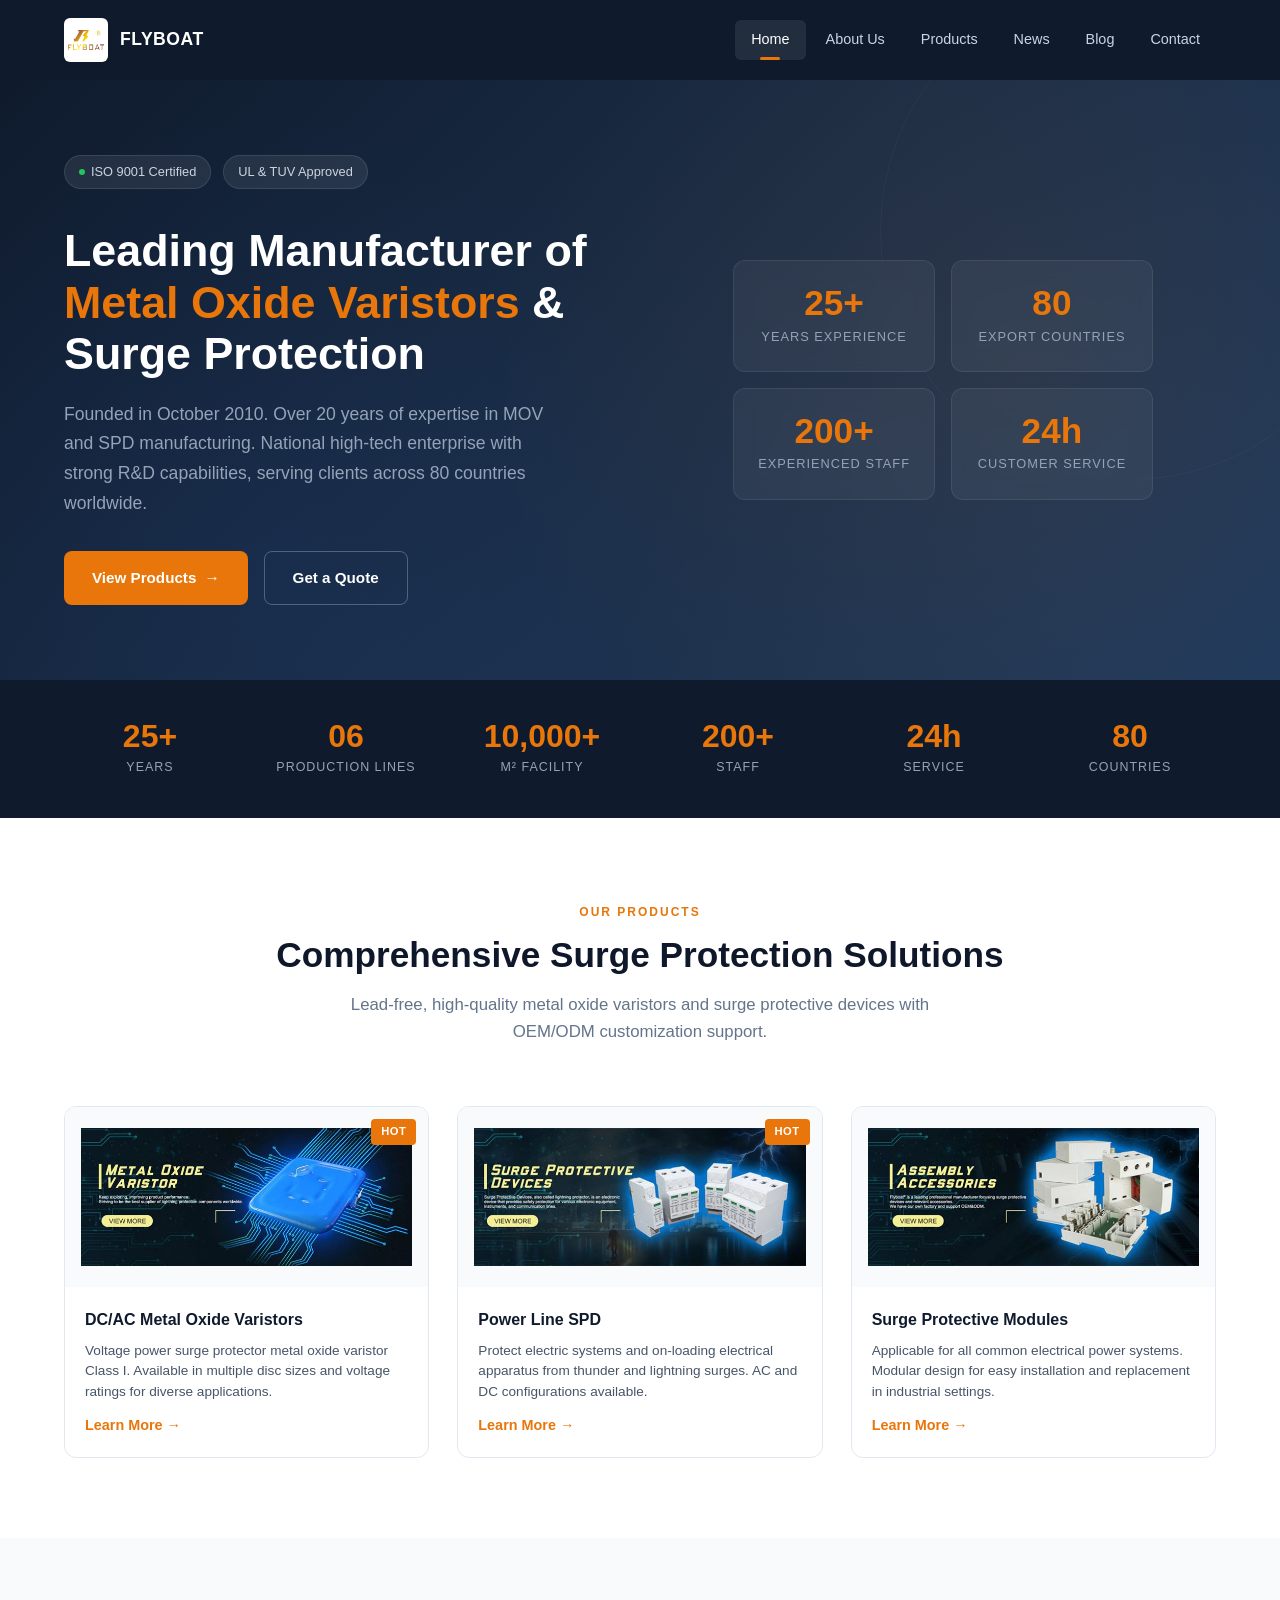
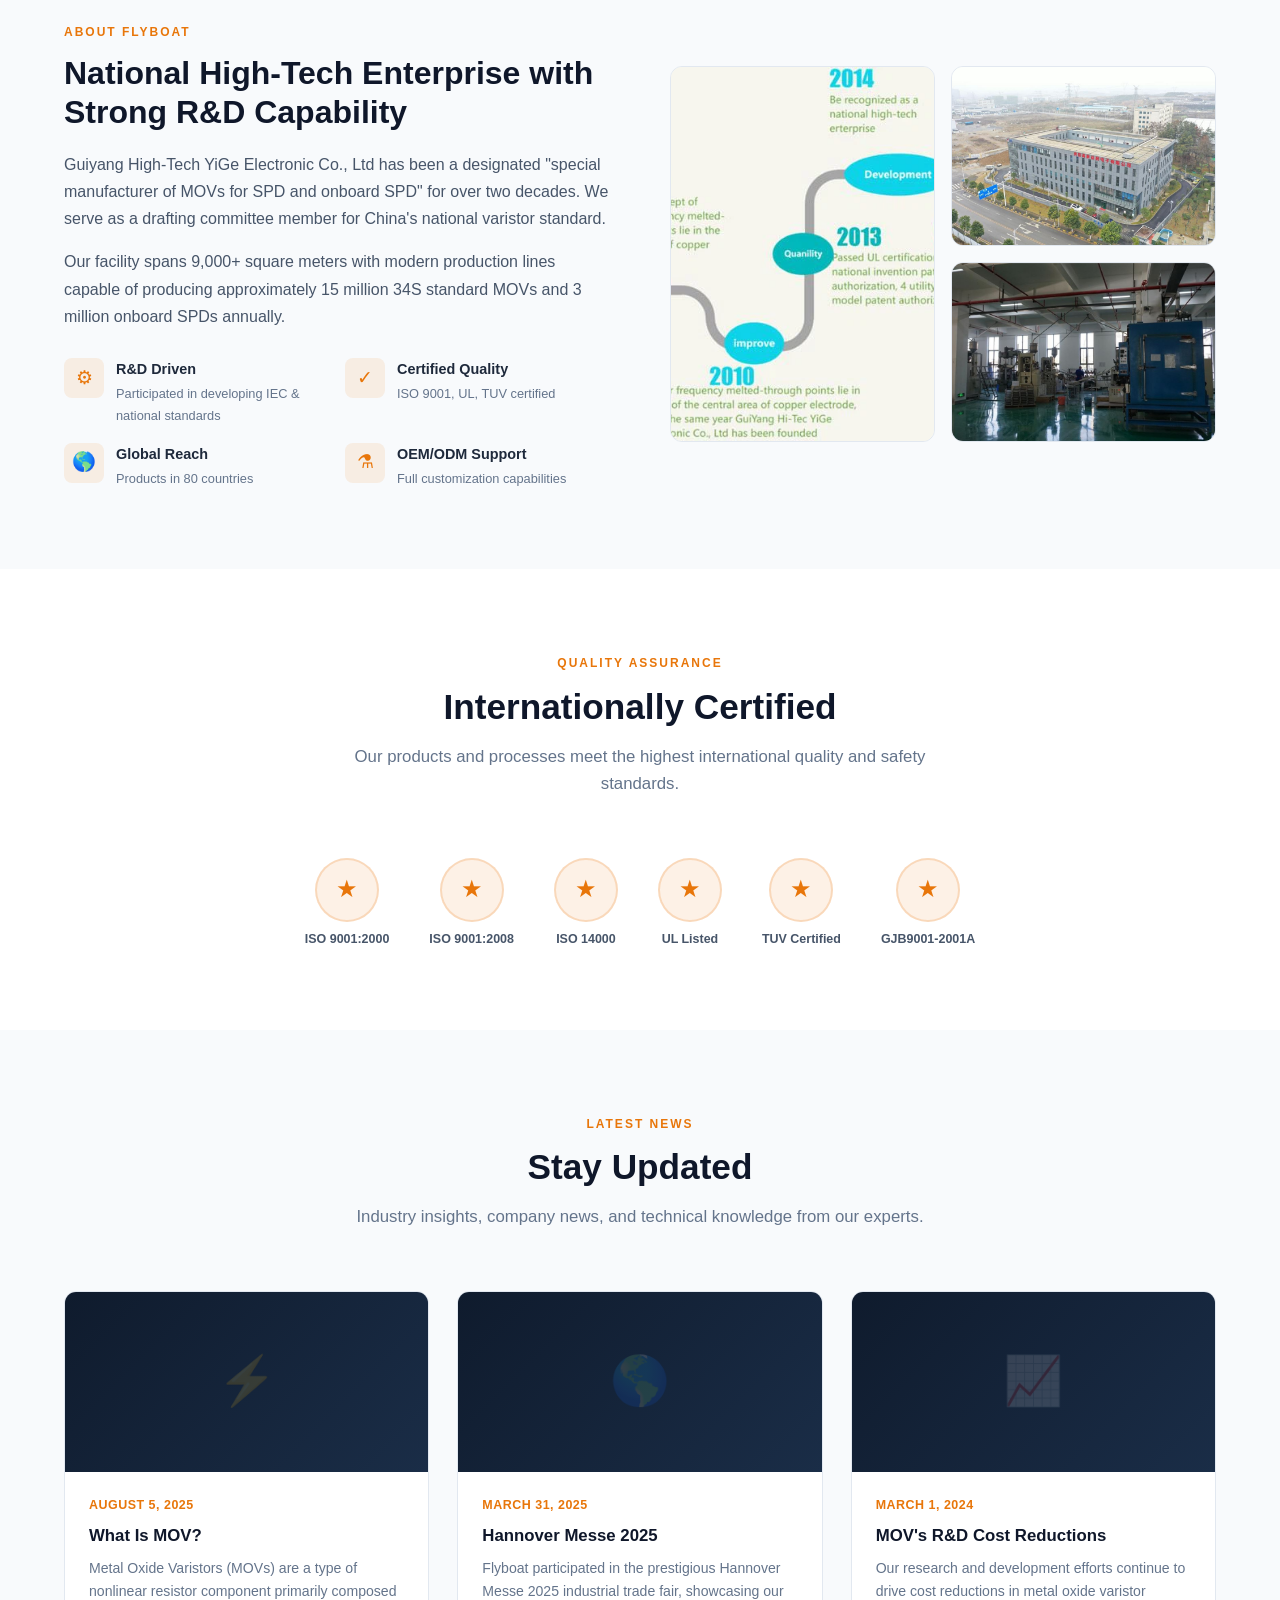
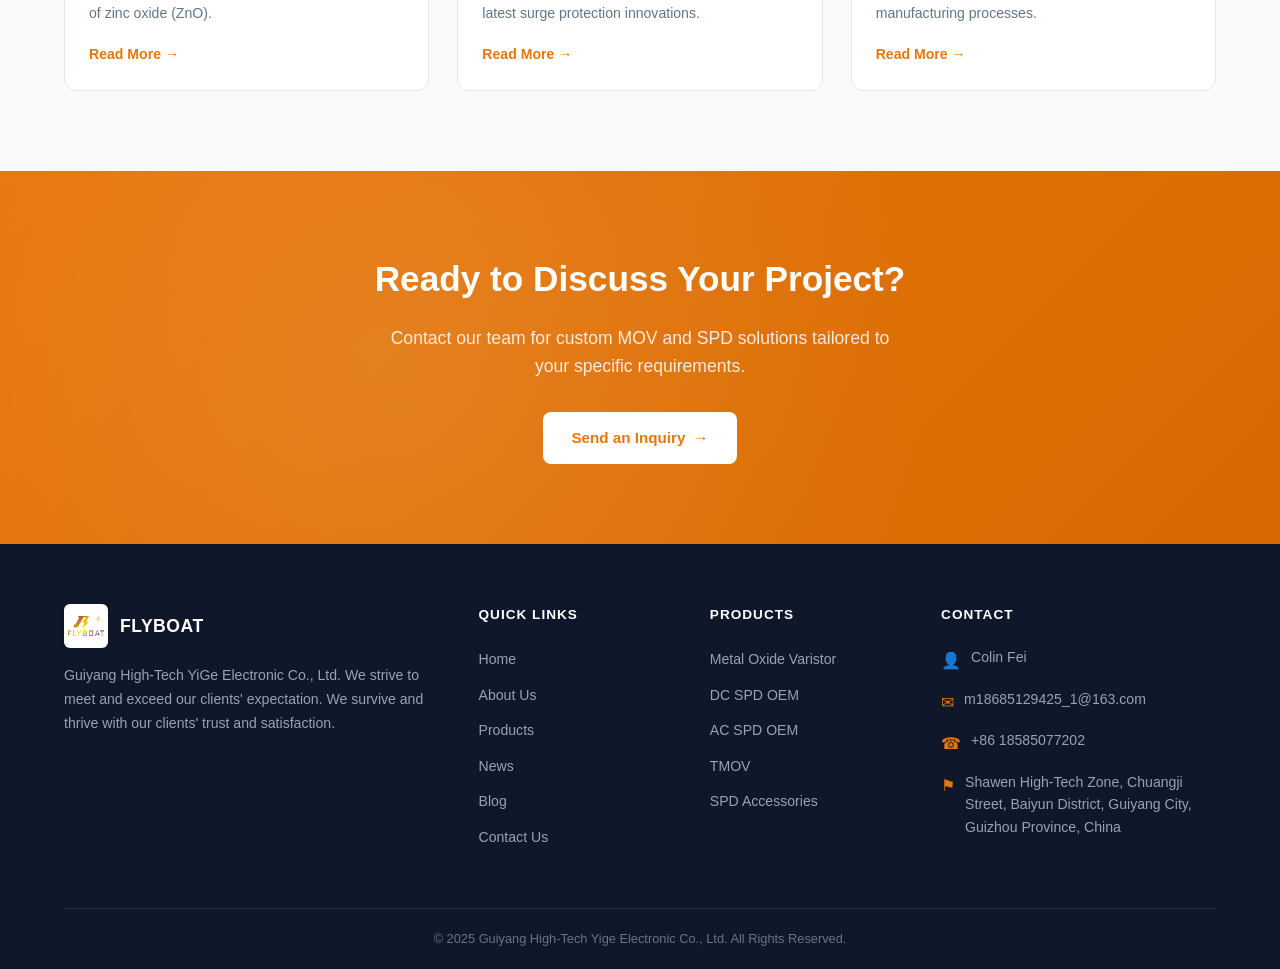
==== commit 4ed63192: "Updated product contents and logo image" ====
--- a/index.html
+++ b/index.html
@@ -4,7 +4,7 @@
   <meta charset="UTF-8">
   <meta name="viewport" content="width=device-width, initial-scale=1.0">
   <title>Flyboat MOV | Metal Oxide Varistors & Surge Protective Devices</title>
-  <meta name="description" content="Guiyang High-Tech Yige Electronic Co., Ltd - Over 20 years manufacturing metal oxide varistors and surge protective devices. ISO certified, exported to 80+ countries.">
+  <meta name="description" content="Guiyang High-Tech Yige Electronic Co., Ltd - Founded in October 2010. Over 20 years manufacturing metal oxide varistors and surge protective devices. ISO certified, exported to 80 countries.">
   <link rel="stylesheet" href="css/style.css">
 </head>
 <body>
@@ -14,10 +14,7 @@
     <div class="container">
       <a href="index.html" class="logo">
         <img src="images/logo.jpg" alt="Flyboat Logo" class="logo-img">
-        <span>
-          FLYBOAT
-          <span class="logo-sub">Surge Protection Solutions</span>
-        </span>
+        <span>FLYBOAT</span>
       </a>
       <nav class="nav">
         <a href="index.html" class="active">Home</a>
@@ -42,7 +39,7 @@
           <span class="hero-badge">UL &amp; TUV Approved</span>
         </div>
         <h1>Leading Manufacturer of <span class="highlight">Metal Oxide Varistors</span> &amp; Surge Protection</h1>
-        <p>Over 20 years of expertise in MOV and SPD manufacturing. National high-tech enterprise with strong R&amp;D capabilities, serving clients across 80+ countries worldwide.</p>
+        <p>Founded in October 2010. Over 20 years of expertise in MOV and SPD manufacturing. National high-tech enterprise with strong R&amp;D capabilities, serving clients across 80 countries worldwide.</p>
         <div class="hero-actions">
           <a href="products.html" class="btn btn-primary btn-arrow">View Products</a>
           <a href="contact.html" class="btn btn-secondary">Get a Quote</a>
@@ -55,12 +52,12 @@
             <div class="stat-label">Years Experience</div>
           </div>
           <div class="hero-stat-card">
-            <div class="stat-number">80+</div>
+            <div class="stat-number">80</div>
             <div class="stat-label">Export Countries</div>
           </div>
           <div class="hero-stat-card">
-            <div class="stat-number">15M+</div>
-            <div class="stat-label">MOVs Annually</div>
+            <div class="stat-number">200+</div>
+            <div class="stat-label">Experienced Staff</div>
           </div>
           <div class="hero-stat-card">
             <div class="stat-number">24h</div>
@@ -96,7 +93,7 @@
           <div class="stat-label">Service</div>
         </div>
         <div class="stat-item">
-          <div class="stat-number">80+</div>
+          <div class="stat-number">80</div>
           <div class="stat-label">Countries</div>
         </div>
       </div>
@@ -156,7 +153,7 @@
           <span class="overline">About Flyboat</span>
           <h2>National High-Tech Enterprise with Strong R&amp;D Capability</h2>
           <p>Guiyang High-Tech YiGe Electronic Co., Ltd has been a designated "special manufacturer of MOVs for SPD and onboard SPD" for over two decades. We serve as a drafting committee member for China's national varistor standard.</p>
-          <p>Our facility spans 9,000+ square meters with modern production lines capable of producing approximately 15 million standard MOVs and 3 million onboard SPDs annually.</p>
+          <p>Our facility spans 9,000+ square meters with modern production lines capable of producing approximately 15 million 34S standard MOVs and 3 million onboard SPDs annually.</p>
           <div class="about-features">
             <div class="about-feature">
               <div class="about-feature-icon">&#9881;</div>
@@ -176,7 +173,7 @@
               <div class="about-feature-icon">&#127758;</div>
               <div>
                 <h4>Global Reach</h4>
-                <p>Products in 80+ countries</p>
+                <p>Products in 80 countries</p>
               </div>
             </div>
             <div class="about-feature">
@@ -210,7 +207,11 @@
       <div class="cert-row">
         <div class="cert-badge">
           <div class="cert-icon">&#9733;</div>
-          <span>ISO 9001:2018</span>
+          <span>ISO 9001:2000</span>
+        </div>
+        <div class="cert-badge">
+          <div class="cert-icon">&#9733;</div>
+          <span>ISO 9001:2008</span>
         </div>
         <div class="cert-badge">
           <div class="cert-icon">&#9733;</div>
@@ -226,7 +227,7 @@
         </div>
         <div class="cert-badge">
           <div class="cert-icon">&#9733;</div>
-          <span>GJB9001</span>
+          <span>GJB9001-2001A</span>
         </div>
       </div>
     </div>
@@ -288,9 +289,9 @@
         <div class="footer-brand">
           <div class="logo">
             <img src="images/logo.jpg" alt="Flyboat Logo" class="logo-img">
-            <span>FLYBOAT<span class="logo-sub">Surge Protection Solutions</span></span>
-          </div>
-          <p>Guiyang High-Tech YiGe Electronic Co., Ltd. Over 20 years of expertise in manufacturing metal oxide varistors and surge protective devices.</p>
+            <span>FLYBOAT</span>
+          </div>
+          <p>Guiyang High-Tech YiGe Electronic Co., Ltd. We strive to meet and exceed our clients' expectation. We survive and thrive with our clients' trust and satisfaction.</p>
         </div>
         <div class="footer-col">
           <h4>Quick Links</h4>
@@ -316,6 +317,10 @@
         <div class="footer-col">
           <h4>Contact</h4>
           <div class="footer-contact-item">
+            <span class="icon">&#128100;</span>
+            <span>Colin Fei</span>
+          </div>
+          <div class="footer-contact-item">
             <span class="icon">&#9993;</span>
             <span>m18685129425_1@163.com</span>
           </div>
--- a/css/style.css
+++ b/css/style.css
@@ -104,8 +104,11 @@
 .logo-img {
   width: 44px;
   height: 44px;
-  border-radius: 8px;
+  border-radius: 6px;
   object-fit: contain;
+  background: var(--white);
+  padding: 4px;
+  box-shadow: 0 1px 4px rgba(0, 0, 0, 0.15);
 }
 
 .logo-icon {
@@ -2100,3 +2103,429 @@
     min-width: 60px;
   }
 }
+
+/* =============================================
+   NEWS LISTING & ARTICLE PAGES
+   ============================================= */
+
+/* --- Article Card Images (News Listing) --- */
+.article-card {
+  display: block;
+  text-decoration: none;
+  color: inherit;
+}
+
+.article-card-header {
+  position: relative;
+  overflow: hidden;
+}
+
+.article-card-header img.article-card-img {
+  width: 100%;
+  height: 160px;
+  object-fit: cover;
+  display: block;
+}
+
+.article-card-body .card-link {
+  color: var(--orange);
+  font-weight: 600;
+  font-size: 0.88rem;
+  display: inline-flex;
+  align-items: center;
+  gap: 6px;
+  transition: gap var(--transition);
+}
+
+.article-card:hover .card-link {
+  gap: 10px;
+}
+
+/* --- News Pagination --- */
+.news-pagination {
+  display: flex;
+  align-items: center;
+  justify-content: center;
+  gap: 16px;
+  margin-top: 48px;
+  padding-top: 32px;
+  border-top: 1px solid var(--gray-200);
+}
+
+.pagination-btn {
+  display: inline-flex;
+  align-items: center;
+  gap: 6px;
+  padding: 10px 20px;
+  border-radius: 8px;
+  font-size: 0.9rem;
+  font-weight: 600;
+  color: var(--orange);
+  border: 1px solid var(--orange);
+  background: transparent;
+  transition: all var(--transition);
+  text-decoration: none;
+}
+
+.pagination-btn:hover {
+  background: var(--orange);
+  color: var(--white);
+}
+
+.pagination-btn.disabled {
+  color: var(--gray-400);
+  border-color: var(--gray-300);
+  cursor: default;
+  pointer-events: none;
+}
+
+.pagination-pages {
+  display: flex;
+  align-items: center;
+  gap: 8px;
+}
+
+.pagination-page {
+  display: inline-flex;
+  align-items: center;
+  justify-content: center;
+  width: 40px;
+  height: 40px;
+  border-radius: 8px;
+  font-size: 0.9rem;
+  font-weight: 600;
+  color: var(--gray-600);
+  border: 1px solid var(--gray-200);
+  background: var(--white);
+  transition: all var(--transition);
+  text-decoration: none;
+}
+
+.pagination-page:hover {
+  border-color: var(--orange);
+  color: var(--orange);
+}
+
+.pagination-page.active {
+  background: var(--orange);
+  color: var(--white);
+  border-color: var(--orange);
+}
+
+/* --- News Article Page Layout --- */
+.news-article-section {
+  padding-top: 48px;
+}
+
+.news-article-layout {
+  display: grid;
+  grid-template-columns: 1fr 320px;
+  gap: 48px;
+  align-items: start;
+}
+
+/* Article Main Content */
+.news-article-hero-img {
+  border-radius: 12px;
+  overflow: hidden;
+  margin-bottom: 32px;
+  background: var(--gray-100);
+  border: 1px solid var(--gray-200);
+}
+
+.news-article-hero-img img {
+  width: 100%;
+  max-height: 440px;
+  object-fit: cover;
+  display: block;
+}
+
+.news-article-meta {
+  display: flex;
+  align-items: center;
+  gap: 16px;
+  margin-bottom: 16px;
+}
+
+.news-article-category {
+  display: inline-block;
+  background: var(--orange);
+  color: var(--white);
+  padding: 4px 14px;
+  border-radius: 20px;
+  font-size: 0.78rem;
+  font-weight: 600;
+  text-transform: uppercase;
+  letter-spacing: 0.5px;
+}
+
+.news-article-date {
+  font-size: 0.88rem;
+  color: var(--gray-500);
+  font-weight: 500;
+}
+
+.news-article-title {
+  font-size: 2rem;
+  font-weight: 800;
+  color: var(--navy);
+  line-height: 1.3;
+  margin-bottom: 32px;
+}
+
+/* Article Content Styling */
+.news-article-content {
+  font-size: 1rem;
+  color: var(--gray-700);
+  line-height: 1.8;
+}
+
+.news-article-content p {
+  margin-bottom: 18px;
+}
+
+.news-article-content h2 {
+  font-size: 1.5rem;
+  font-weight: 700;
+  color: var(--navy);
+  margin-top: 36px;
+  margin-bottom: 16px;
+}
+
+.news-article-content h3 {
+  font-size: 1.25rem;
+  font-weight: 700;
+  color: var(--navy-light);
+  margin-top: 28px;
+  margin-bottom: 12px;
+}
+
+.news-article-content h4 {
+  font-size: 1.1rem;
+  font-weight: 600;
+  color: var(--gray-800);
+  margin-top: 24px;
+  margin-bottom: 10px;
+}
+
+.news-article-content ul,
+.news-article-content ol {
+  margin-bottom: 18px;
+  padding-left: 24px;
+}
+
+.news-article-content ul {
+  list-style: disc;
+}
+
+.news-article-content ol {
+  list-style: decimal;
+}
+
+.news-article-content li {
+  margin-bottom: 8px;
+  line-height: 1.7;
+}
+
+.news-article-content strong {
+  color: var(--gray-900);
+  font-weight: 600;
+}
+
+.news-article-content em {
+  color: var(--gray-600);
+  font-style: italic;
+}
+
+.news-article-content img {
+  max-width: 100%;
+  height: auto;
+  border-radius: 8px;
+  margin: 20px 0;
+  border: 1px solid var(--gray-200);
+}
+
+.news-article-content .article-images {
+  display: grid;
+  grid-template-columns: repeat(2, 1fr);
+  gap: 16px;
+  margin: 24px 0;
+}
+
+.news-article-content .article-images img {
+  margin: 0;
+  width: 100%;
+  height: auto;
+}
+
+/* Article Sidebar */
+.news-article-sidebar {
+  position: sticky;
+  top: calc(var(--header-height) + 24px);
+}
+
+.sidebar-block {
+  background: var(--white);
+  border: 1px solid var(--gray-200);
+  border-radius: 12px;
+  padding: 24px;
+  margin-bottom: 24px;
+}
+
+.sidebar-block h3 {
+  font-size: 1.05rem;
+  font-weight: 700;
+  color: var(--navy);
+  margin-bottom: 20px;
+  padding-bottom: 12px;
+  border-bottom: 2px solid var(--gray-200);
+}
+
+.sidebar-articles {
+  display: flex;
+  flex-direction: column;
+  gap: 16px;
+}
+
+.sidebar-article-item {
+  display: flex;
+  gap: 12px;
+  text-decoration: none;
+  color: inherit;
+  padding: 8px;
+  border-radius: 8px;
+  transition: background var(--transition);
+}
+
+.sidebar-article-item:hover {
+  background: var(--gray-50);
+}
+
+.sidebar-article-thumb {
+  width: 64px;
+  height: 50px;
+  min-width: 64px;
+  border-radius: 6px;
+  overflow: hidden;
+  background: var(--gray-100);
+}
+
+.sidebar-article-thumb img {
+  width: 100%;
+  height: 100%;
+  object-fit: cover;
+}
+
+.sidebar-article-info h4 {
+  font-size: 0.85rem;
+  font-weight: 600;
+  color: var(--gray-800);
+  margin-bottom: 4px;
+  line-height: 1.3;
+  display: -webkit-box;
+  -webkit-line-clamp: 2;
+  -webkit-box-orient: vertical;
+  overflow: hidden;
+}
+
+.sidebar-article-date {
+  font-size: 0.75rem;
+  color: var(--gray-500);
+}
+
+/* Article Navigation (Prev/Next) */
+.article-nav {
+  display: grid;
+  grid-template-columns: 1fr 1fr;
+  gap: 24px;
+  margin-top: 48px;
+  padding-top: 32px;
+  border-top: 1px solid var(--gray-200);
+}
+
+.article-nav-link {
+  display: flex;
+  flex-direction: column;
+  gap: 6px;
+  padding: 20px 24px;
+  border: 1px solid var(--gray-200);
+  border-radius: 12px;
+  text-decoration: none;
+  transition: all var(--transition);
+}
+
+.article-nav-link:hover {
+  border-color: var(--orange);
+  background: var(--gray-50);
+}
+
+.article-nav-next {
+  text-align: right;
+}
+
+.article-nav-label {
+  font-size: 0.8rem;
+  font-weight: 600;
+  color: var(--orange);
+  text-transform: uppercase;
+  letter-spacing: 0.5px;
+}
+
+.article-nav-title {
+  font-size: 0.95rem;
+  font-weight: 600;
+  color: var(--gray-800);
+  line-height: 1.4;
+}
+
+/* --- Responsive: News Article --- */
+@media (max-width: 1024px) {
+  .news-article-layout {
+    grid-template-columns: 1fr 280px;
+    gap: 32px;
+  }
+}
+
+@media (max-width: 768px) {
+  .news-article-layout {
+    grid-template-columns: 1fr;
+    gap: 32px;
+  }
+
+  .news-article-sidebar {
+    position: static;
+  }
+
+  .news-article-title {
+    font-size: 1.5rem;
+  }
+
+  .news-article-content .article-images {
+    grid-template-columns: 1fr;
+  }
+
+  .article-nav {
+    grid-template-columns: 1fr;
+    gap: 16px;
+  }
+
+  .article-nav-next {
+    text-align: left;
+  }
+
+  .news-pagination {
+    flex-wrap: wrap;
+    gap: 12px;
+  }
+
+  .pagination-btn {
+    padding: 8px 14px;
+    font-size: 0.82rem;
+  }
+
+  .pagination-page {
+    width: 36px;
+    height: 36px;
+    font-size: 0.82rem;
+  }
+}
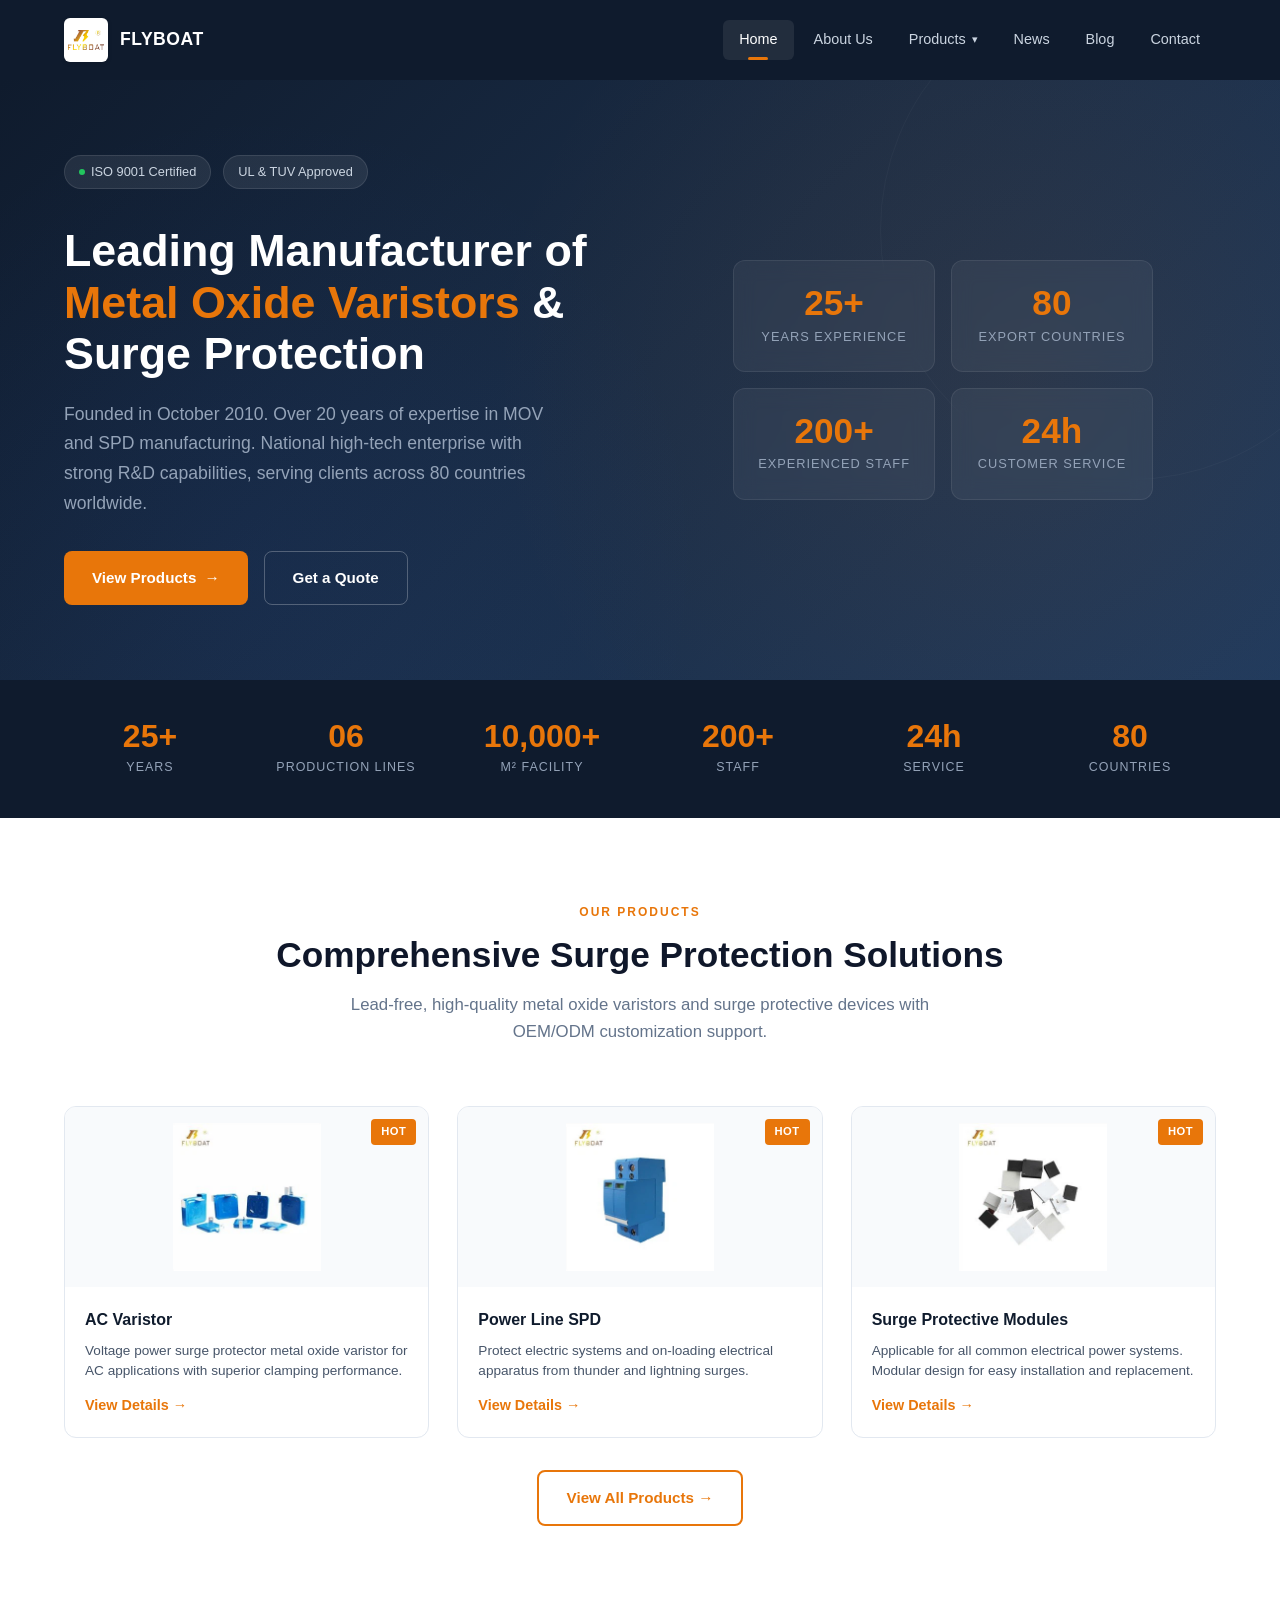
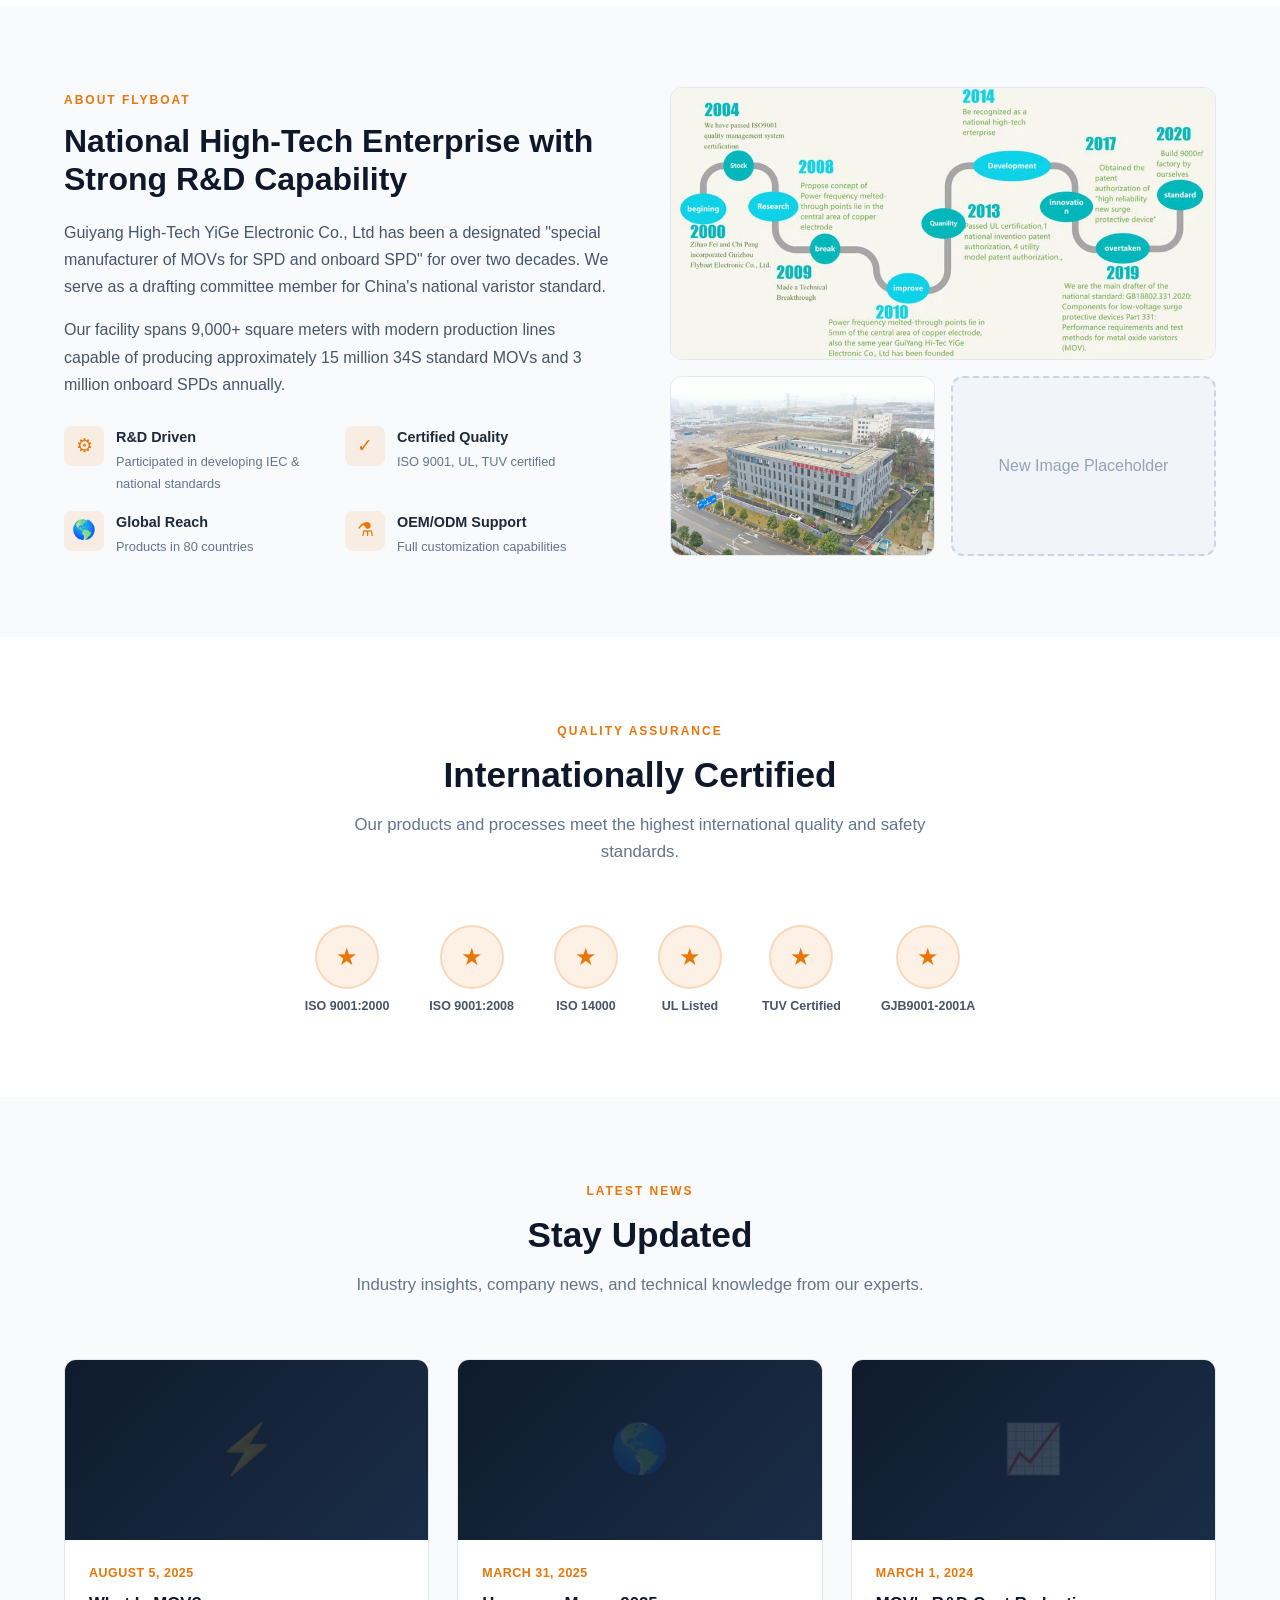
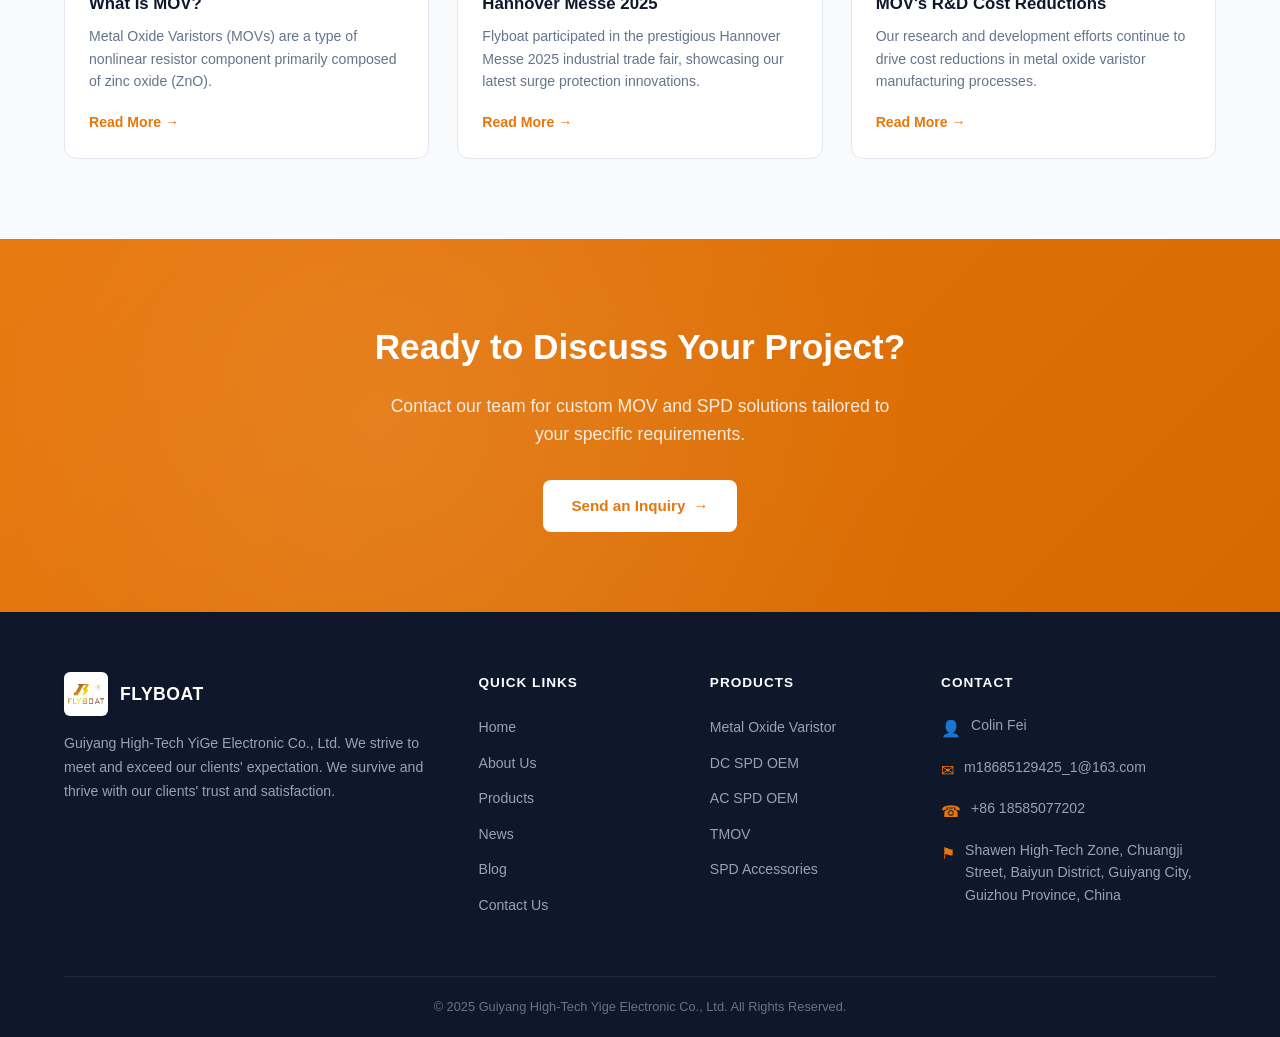
==== commit 1146e4cf: "Updated Product Contents and images, fixed full-range roadmap, enriched product spec" ====
--- a/index.html
+++ b/index.html
@@ -19,7 +19,21 @@
       <nav class="nav">
         <a href="index.html" class="active">Home</a>
         <a href="about.html">About Us</a>
-        <a href="products.html">Products</a>
+        <div class="nav-dropdown">
+          <a href="products.html">Products</a>
+          <div class="nav-dropdown-menu">
+            <a href="products.html#mov-products">Metal Oxide Varistor</a>
+            <div class="nav-dropdown-sub">
+              <a href="products.html#spd-products">Surge Protective Device OEM <span class="sub-arrow">&#9656;</span></a>
+              <div class="nav-dropdown-submenu">
+                <a href="products.html#dc-spd-products">DC SPD OEM</a>
+                <a href="products.html#ac-spd-products">AC SPD OEM</a>
+              </div>
+            </div>
+            <a href="products.html#module-products">TMOV</a>
+            <a href="products.html#accessory-products">Accessories for SPDs</a>
+          </div>
+        </div>
         <a href="news.html">News</a>
         <a href="blog.html">Blog</a>
         <a href="contact.html">Contact</a>
@@ -109,38 +123,42 @@
         <p>Lead-free, high-quality metal oxide varistors and surge protective devices with OEM/ODM customization support.</p>
       </div>
       <div class="products-grid">
-        <div class="product-card">
+        <a href="product.html?id=ac-varistor" class="product-card">
           <div class="product-card-img">
-            <img src="images/product-mov.jpg" alt="Metal Oxide Varistors">
+            <img src="images/products/ac-varistor.jpg" alt="AC Varistor">
             <span class="product-tag">Hot</span>
           </div>
           <div class="product-card-body">
-            <h3>DC/AC Metal Oxide Varistors</h3>
-            <p>Voltage power surge protector metal oxide varistor Class I. Available in multiple disc sizes and voltage ratings for diverse applications.</p>
-            <a href="products.html" class="card-link">Learn More &rarr;</a>
-          </div>
-        </div>
-        <div class="product-card">
+            <h3>AC Varistor</h3>
+            <p>Voltage power surge protector metal oxide varistor for AC applications with superior clamping performance.</p>
+            <span class="card-link">View Details &rarr;</span>
+          </div>
+        </a>
+        <a href="product.html?id=power-line-spd" class="product-card">
           <div class="product-card-img">
-            <img src="images/product-spd.jpg" alt="Surge Protective Devices">
+            <img src="images/products/power-line-spd.jpg" alt="Power Line SPD">
             <span class="product-tag">Hot</span>
           </div>
           <div class="product-card-body">
             <h3>Power Line SPD</h3>
-            <p>Protect electric systems and on-loading electrical apparatus from thunder and lightning surges. AC and DC configurations available.</p>
-            <a href="products.html" class="card-link">Learn More &rarr;</a>
-          </div>
-        </div>
-        <div class="product-card">
+            <p>Protect electric systems and on-loading electrical apparatus from thunder and lightning surges.</p>
+            <span class="card-link">View Details &rarr;</span>
+          </div>
+        </a>
+        <a href="product.html?id=surge-protective-modules" class="product-card">
           <div class="product-card-img">
-            <img src="images/product-tmov.jpg" alt="TMOV Surge Protective Modules">
+            <img src="images/products/surge-protective-modules.jpg" alt="Surge Protective Modules">
+            <span class="product-tag">Hot</span>
           </div>
           <div class="product-card-body">
             <h3>Surge Protective Modules</h3>
-            <p>Applicable for all common electrical power systems. Modular design for easy installation and replacement in industrial settings.</p>
-            <a href="products.html" class="card-link">Learn More &rarr;</a>
-          </div>
-        </div>
+            <p>Applicable for all common electrical power systems. Modular design for easy installation and replacement.</p>
+            <span class="card-link">View Details &rarr;</span>
+          </div>
+        </a>
+      </div>
+      <div style="text-align:center;margin-top:32px;">
+        <a href="products.html" class="btn btn-outline">View All Products &rarr;</a>
       </div>
     </div>
   </section>
@@ -187,9 +205,11 @@
         </div>
         <div class="about-preview-visual">
           <div class="about-image-grid">
-            <div class="about-img-placeholder"><img src="images/about-1.webp" alt="Flyboat Factory"></div>
-            <div class="about-img-placeholder"><img src="images/about-2.jpg" alt="Production Line"></div>
-            <div class="about-img-placeholder"><img src="images/about-3.jpg" alt="Quality Testing"></div>
+            <div class="about-img-full"><img src="images/about-1.webp" alt="Flyboat Company Roadmap"></div>
+            <div class="about-img-row">
+              <div class="about-img-placeholder"><img src="images/about-2.jpg" alt="Production Line"></div>
+              <div class="about-img-placeholder about-img-placeholder-text">New Image Placeholder</div>
+            </div>
           </div>
         </div>
       </div>
--- a/css/style.css
+++ b/css/style.css
@@ -192,6 +192,89 @@
   transition: var(--transition);
 }
 
+/* --- Nav Dropdown --- */
+.nav-dropdown {
+  position: relative;
+}
+
+.nav-dropdown > a {
+  display: flex;
+  align-items: center;
+  gap: 4px;
+}
+
+.nav-dropdown > a::after {
+  content: '▾';
+  font-size: 0.7rem;
+  margin-left: 2px;
+}
+
+.nav-dropdown-menu {
+  display: none;
+  position: absolute;
+  top: 100%;
+  left: 0;
+  min-width: 240px;
+  background: var(--white);
+  border-radius: 8px;
+  box-shadow: 0 8px 30px rgba(0, 0, 0, 0.15);
+  padding: 8px 0;
+  z-index: 1001;
+}
+
+.nav-dropdown:hover .nav-dropdown-menu {
+  display: block;
+}
+
+.nav-dropdown-menu a {
+  display: block;
+  padding: 10px 20px;
+  color: var(--gray-700);
+  font-size: 0.9rem;
+  font-weight: 500;
+  transition: background var(--transition), color var(--transition);
+}
+
+.nav-dropdown-menu a:hover {
+  background: var(--gray-50);
+  color: var(--orange);
+}
+
+.nav-dropdown-menu a::after {
+  display: none;
+}
+
+.nav-dropdown-sub {
+  position: relative;
+}
+
+.nav-dropdown-sub > a {
+  display: flex;
+  justify-content: space-between;
+  align-items: center;
+}
+
+.nav-dropdown-sub > a .sub-arrow {
+  font-size: 0.6rem;
+  margin-left: 8px;
+}
+
+.nav-dropdown-submenu {
+  display: none;
+  position: absolute;
+  left: 100%;
+  top: 0;
+  min-width: 200px;
+  background: var(--white);
+  border-radius: 8px;
+  box-shadow: 0 8px 30px rgba(0, 0, 0, 0.15);
+  padding: 8px 0;
+}
+
+.nav-dropdown-sub:hover .nav-dropdown-submenu {
+  display: block;
+}
+
 /* --- Hero Section --- */
 .hero {
   position: relative;
@@ -466,6 +549,8 @@
   transition: all var(--transition);
   display: flex;
   flex-direction: column;
+  color: inherit;
+  text-decoration: none;
 }
 
 .product-card:hover {
@@ -648,6 +733,25 @@
 }
 
 .about-image-grid {
+  display: flex;
+  flex-direction: column;
+  gap: 16px;
+}
+
+.about-img-full {
+  background: var(--gray-100);
+  border-radius: 12px;
+  overflow: hidden;
+  border: 1px solid var(--gray-200);
+}
+
+.about-img-full img {
+  width: 100%;
+  height: auto;
+  display: block;
+}
+
+.about-img-row {
   display: grid;
   grid-template-columns: 1fr 1fr;
   gap: 16px;
@@ -672,9 +776,12 @@
   object-fit: cover;
 }
 
-.about-img-placeholder:first-child {
-  grid-row: span 2;
-  height: 100%;
+.about-img-placeholder-text {
+  font-size: 1rem;
+  color: var(--gray-400);
+  font-weight: 500;
+  background: var(--gray-100);
+  border: 2px dashed var(--gray-300);
 }
 
 /* --- Certifications --- */
@@ -1008,7 +1115,6 @@
 .about-visual {
   background: var(--gray-100);
   border-radius: 16px;
-  height: 400px;
   display: flex;
   align-items: center;
   justify-content: center;
@@ -1110,95 +1216,537 @@
 }
 
 /* --- Products Page --- */
-.product-categories {
+
+/* Banner (standalone, no text overlay) */
+.products-banner {
+  margin-top: var(--header-height);
+  width: 100%;
+  line-height: 0;
+}
+
+.products-banner img {
+  width: 100%;
+  height: auto;
+  display: block;
+  object-fit: cover;
+}
+
+/* Products page section override */
+.products-page-section {
+  padding-top: 40px;
+}
+
+/* Sidebar + Main Layout */
+.products-layout {
+  display: grid;
+  grid-template-columns: 250px 1fr;
+  gap: 40px;
+  align-items: start;
+}
+
+/* Sidebar */
+.products-sidebar {
+  background: var(--white);
+  border: 1px solid var(--gray-200);
+  border-radius: 12px;
+  padding: 0;
+  position: sticky;
+  top: calc(var(--header-height) + 24px);
+  overflow: hidden;
+}
+
+.sidebar-section {
+  padding: 20px 20px 16px;
+  border-bottom: 1px solid var(--gray-200);
+}
+
+.sidebar-section:last-of-type {
+  border-bottom: none;
+}
+
+.products-sidebar h3 {
+  font-size: 0.85rem;
+  font-weight: 700;
+  color: var(--navy);
+  margin-bottom: 12px;
+  padding-bottom: 10px;
+  border-bottom: 2px solid var(--gray-200);
+  text-transform: uppercase;
+  letter-spacing: 0.3px;
+}
+
+/* Sub-list for SPD category */
+.sidebar-sub-list {
+  list-style: none;
+  padding: 0 0 0 16px;
+  margin: 0;
+}
+
+.sidebar-sub-list .sidebar-cat-link {
+  font-size: 0.84rem;
+  padding: 7px 12px;
+}
+
+/* Recommended Products */
+.sidebar-recommended {
+  display: flex;
+  flex-direction: column;
+  gap: 10px;
+}
+
+.sidebar-rec-item {
+  display: flex;
+  align-items: flex-start;
+  gap: 10px;
+  text-decoration: none;
+  color: var(--gray-700);
+  padding: 8px;
+  border-radius: 8px;
+  transition: background var(--transition);
+  font-size: 0.84rem;
+  font-weight: 500;
+  line-height: 1.3;
+}
+
+.sidebar-rec-item:hover {
+  background: var(--gray-50);
+  color: var(--orange);
+}
+
+.sidebar-rec-item:hover .sidebar-rec-name {
+  color: var(--orange);
+}
+
+.sidebar-rec-item img {
+  width: 48px;
+  height: 48px;
+  min-width: 48px;
+  object-fit: contain;
+  border-radius: 6px;
+  background: var(--gray-50);
+  border: 1px solid var(--gray-200);
+  padding: 4px;
+}
+
+.sidebar-rec-info {
+  display: flex;
+  flex-direction: column;
+  gap: 2px;
+  min-width: 0;
+}
+
+.sidebar-rec-name {
+  font-weight: 600;
+  font-size: 0.82rem;
+  color: var(--navy);
+  line-height: 1.3;
+  transition: color var(--transition);
+}
+
+.sidebar-rec-desc {
+  font-size: 0.75rem;
+  font-weight: 400;
+  color: var(--gray-500);
+  line-height: 1.35;
+  display: -webkit-box;
+  -webkit-line-clamp: 2;
+  -webkit-box-orient: vertical;
+  overflow: hidden;
+}
+
+.sidebar-cat-list {
+  list-style: none;
+  padding: 0;
+  margin: 0;
+}
+
+.sidebar-cat-list li {
+  margin-bottom: 2px;
+}
+
+.sidebar-cat-link {
+  display: block;
+  padding: 10px 14px;
+  font-size: 0.9rem;
+  font-weight: 500;
+  color: var(--gray-700);
+  text-decoration: none;
+  border-radius: 8px;
+  border-left: 3px solid transparent;
+  transition: all var(--transition);
+}
+
+.sidebar-cat-link:hover {
+  background: var(--gray-50);
+  color: var(--orange);
+}
+
+.sidebar-cat-link.active {
+  background: rgba(232, 118, 10, 0.08);
+  color: var(--orange);
+  font-weight: 600;
+  border-left-color: var(--orange);
+}
+
+.sidebar-contact {
+  padding: 20px;
+  border-top: 1px solid var(--gray-200);
+}
+
+.sidebar-contact h4 {
+  font-size: 0.95rem;
+  font-weight: 700;
+  color: var(--navy);
+  margin-bottom: 8px;
+}
+
+.sidebar-contact p {
+  font-size: 0.85rem;
+  color: var(--gray-500);
+  margin-bottom: 12px;
+  line-height: 1.5;
+}
+
+/* Main Content Area */
+.products-what-is {
+  margin-bottom: 32px;
+}
+
+.products-what-is h2 {
+  font-size: 1.5rem;
+  font-weight: 800;
+  color: var(--navy);
+  margin-bottom: 14px;
+}
+
+.products-what-is p {
+  font-size: 0.95rem;
+  color: var(--gray-600);
+  line-height: 1.8;
+}
+
+/* Advantages Section */
+.products-advantages {
+  margin-bottom: 36px;
+}
+
+.products-advantages h2 {
+  font-size: 1.3rem;
+  font-weight: 700;
+  color: var(--navy);
+  margin-bottom: 20px;
+}
+
+.advantages-grid {
   display: grid;
   grid-template-columns: repeat(2, 1fr);
-  gap: 28px;
-}
-
-.product-category-card {
-  background: var(--white);
-  border-radius: 12px;
-  overflow: hidden;
+  gap: 16px;
+}
+
+.advantage-card {
+  background: var(--gray-50);
   border: 1px solid var(--gray-200);
-  display: flex;
-  transition: all var(--transition);
-}
-
-.product-category-card:hover {
-  transform: translateY(-4px);
-  box-shadow: 0 12px 40px rgba(0, 0, 0, 0.1);
-  border-color: var(--orange);
-}
-
-.product-category-img {
-  width: 200px;
-  min-width: 200px;
-  background: var(--gray-100);
+  border-radius: 10px;
+  padding: 20px;
+  display: flex;
+  gap: 14px;
+  align-items: flex-start;
+}
+
+.advantage-icon {
+  width: 36px;
+  height: 36px;
+  min-width: 36px;
+  background: var(--orange);
+  color: var(--white);
+  border-radius: 50%;
   display: flex;
   align-items: center;
   justify-content: center;
-  font-size: 3rem;
-  color: var(--gray-300);
-}
-
-.product-category-body {
-  padding: 28px;
-  flex: 1;
-}
-
-.product-category-body h3 {
+  font-size: 0.9rem;
+  font-weight: 700;
+  margin-top: 2px;
+}
+
+.advantage-content h4 {
+  font-size: 0.92rem;
+  font-weight: 700;
+  color: var(--gray-800);
+  margin-bottom: 6px;
+}
+
+.advantage-content p {
+  font-size: 0.84rem;
+  color: var(--gray-500);
+  line-height: 1.6;
+}
+
+/* Products Grid Header */
+.products-main-header {
+  margin-bottom: 24px;
+  display: flex;
+  align-items: center;
+  justify-content: space-between;
+  padding-bottom: 14px;
+  border-bottom: 2px solid var(--gray-200);
+}
+
+.products-main-header h3 {
   font-size: 1.15rem;
   font-weight: 700;
   color: var(--gray-900);
-  margin-bottom: 10px;
-}
-
-.product-category-body p {
-  font-size: 0.9rem;
+  margin: 0;
+}
+
+.products-count {
+  font-size: 0.85rem;
   color: var(--gray-500);
-  line-height: 1.6;
-  margin-bottom: 16px;
-}
-
-.product-list-section h3 {
-  font-size: 1.3rem;
-  font-weight: 700;
-  color: var(--gray-900);
-  margin-bottom: 24px;
-  padding-bottom: 12px;
-  border-bottom: 2px solid var(--gray-200);
-}
-
-.product-list {
+  font-weight: 600;
+}
+
+/* Product Grid Cards */
+.products-grid-cards {
   display: grid;
   grid-template-columns: repeat(3, 1fr);
   gap: 24px;
-}
-
-.product-list-item {
+  margin-bottom: 48px;
+}
+
+.product-grid-card {
   background: var(--white);
-  border-radius: 10px;
-  padding: 20px;
   border: 1px solid var(--gray-200);
+  border-radius: 12px;
+  overflow: hidden;
   transition: all var(--transition);
-}
-
-.product-list-item:hover {
+  display: flex;
+  flex-direction: column;
+}
+
+.product-grid-card:hover {
+  transform: translateY(-4px);
+  box-shadow: 0 8px 28px rgba(0, 0, 0, 0.08);
   border-color: var(--orange);
-  box-shadow: 0 4px 16px rgba(0, 0, 0, 0.06);
-}
-
-.product-list-item h4 {
+}
+
+.product-grid-card-link {
+  text-decoration: none;
+  color: inherit;
+  display: flex;
+  flex-direction: column;
+  flex: 1;
+}
+
+.product-grid-card-img {
+  height: 170px;
+  background: var(--gray-50);
+  display: flex;
+  align-items: center;
+  justify-content: center;
+  padding: 16px;
+  overflow: hidden;
+}
+
+.product-grid-card-img img {
+  max-width: 100%;
+  max-height: 100%;
+  object-fit: contain;
+}
+
+.product-grid-card-body {
+  padding: 16px 18px;
+  flex: 1;
+  display: flex;
+  flex-direction: column;
+}
+
+.product-grid-card-body h4 {
   font-size: 0.95rem;
-  font-weight: 600;
-  color: var(--gray-800);
-  margin-bottom: 6px;
-}
-
-.product-list-item p {
+  font-weight: 700;
+  color: var(--navy);
+  margin-bottom: 8px;
+  line-height: 1.3;
+}
+
+.product-grid-card-body p {
   font-size: 0.82rem;
   color: var(--gray-500);
+  line-height: 1.5;
+  margin-bottom: 10px;
+  flex: 1;
+}
+
+/* Inquiry Checkbox on Product Cards */
+.inquiry-checkbox-label {
+  display: flex;
+  align-items: center;
+  gap: 8px;
+  padding: 10px 16px;
+  border-top: 1px solid var(--gray-200);
+  cursor: pointer;
+  font-size: 0.85rem;
+  font-weight: 500;
+  color: var(--gray-600);
+  transition: background var(--transition), color var(--transition);
+  user-select: none;
+}
+
+.inquiry-checkbox-label:hover {
+  background: rgba(232, 118, 10, 0.05);
+  color: var(--orange);
+}
+
+.inquiry-checkbox {
+  width: 17px;
+  height: 17px;
+  accent-color: var(--orange);
+  cursor: pointer;
+  flex-shrink: 0;
+}
+
+.product-grid-card.in-cart {
+  border-color: var(--orange);
+  box-shadow: 0 0 0 1px var(--orange);
+}
+
+.product-grid-card.in-cart .inquiry-checkbox-label {
+  background: rgba(232, 118, 10, 0.08);
+  color: var(--orange);
+  font-weight: 600;
+}
+
+/* Floating Inquiry Cart */
+.inquiry-cart {
+  position: fixed;
+  bottom: 24px;
+  right: 24px;
+  width: 320px;
+  background: var(--white);
+  border: 1px solid var(--gray-200);
+  border-radius: 12px;
+  box-shadow: 0 8px 32px rgba(0, 0, 0, 0.15);
+  z-index: 1500;
+  overflow: hidden;
+}
+
+.inquiry-cart-header {
+  display: flex;
+  align-items: center;
+  justify-content: space-between;
+  padding: 14px 18px;
+  background: var(--orange);
+  color: var(--white);
+  font-size: 0.92rem;
+  font-weight: 700;
+}
+
+.inquiry-cart-toggle {
+  background: none;
+  border: none;
+  color: var(--white);
+  font-size: 0.9rem;
+  cursor: pointer;
+  padding: 0 4px;
+  line-height: 1;
+}
+
+.inquiry-cart-body {
+  max-height: 300px;
+  overflow-y: auto;
+}
+
+.inquiry-cart-list {
+  list-style: none;
+  padding: 0;
+  margin: 0;
+}
+
+.inquiry-cart-item {
+  display: flex;
+  align-items: center;
+  gap: 10px;
+  padding: 10px 18px;
+  border-bottom: 1px solid var(--gray-100);
+  font-size: 0.85rem;
+}
+
+.inquiry-cart-item img {
+  width: 36px;
+  height: 36px;
+  object-fit: contain;
+  border-radius: 4px;
+  background: var(--gray-50);
+  flex-shrink: 0;
+}
+
+.inquiry-cart-item-name {
+  flex: 1;
+  color: var(--gray-800);
+  font-weight: 500;
+  line-height: 1.3;
+}
+
+.inquiry-cart-item-remove {
+  background: none;
+  border: none;
+  color: var(--gray-400);
+  font-size: 1.2rem;
+  cursor: pointer;
+  padding: 0 4px;
+  line-height: 1;
+  flex-shrink: 0;
+}
+
+.inquiry-cart-item-remove:hover {
+  color: #e53e3e;
+}
+
+.inquiry-cart-actions {
+  display: flex;
+  gap: 10px;
+  padding: 14px 18px;
+  border-top: 1px solid var(--gray-200);
+}
+
+.inquiry-cart-actions .btn {
+  flex: 1;
+  text-align: center;
+  font-size: 0.82rem;
+  padding: 8px 12px;
+}
+
+.inquiry-cart-clear {
+  border-color: var(--gray-300);
+  color: var(--gray-600);
+}
+
+/* Modal Product List */
+.modal-product-list {
+  margin-bottom: 20px;
+}
+
+.modal-inquiry-label {
+  font-size: 0.88rem;
+  font-weight: 600;
+  color: var(--gray-700);
+  margin-bottom: 8px;
+}
+
+.modal-inquiry-products {
+  list-style: none;
+  padding: 0;
+  margin: 0 0 16px 0;
+  display: flex;
+  flex-wrap: wrap;
+  gap: 8px;
+}
+
+.modal-inquiry-products li {
+  background: rgba(232, 118, 10, 0.1);
+  color: var(--orange);
+  padding: 5px 14px;
+  border-radius: 20px;
+  font-size: 0.82rem;
+  font-weight: 600;
 }
 
 /* --- Contact Page --- */
@@ -1449,6 +1997,12 @@
   margin-bottom: 48px;
 }
 
+.product-detail-gallery {
+  display: flex;
+  flex-direction: column;
+  gap: 12px;
+}
+
 .product-detail-image {
   background: var(--gray-50);
   border-radius: 12px;
@@ -1464,6 +2018,89 @@
   max-width: 100%;
   max-height: 400px;
   object-fit: contain;
+}
+
+/* Gallery Thumbnails */
+.product-thumbs {
+  display: flex;
+  gap: 8px;
+  flex-wrap: wrap;
+}
+
+.product-thumb {
+  width: 64px;
+  height: 64px;
+  border-radius: 8px;
+  border: 2px solid var(--gray-200);
+  overflow: hidden;
+  cursor: pointer;
+  padding: 4px;
+  background: var(--white);
+  transition: border-color var(--transition);
+}
+
+.product-thumb:hover {
+  border-color: var(--orange);
+}
+
+.product-thumb.active {
+  border-color: var(--orange);
+  box-shadow: 0 0 0 1px var(--orange);
+}
+
+.product-thumb img {
+  width: 100%;
+  height: 100%;
+  object-fit: contain;
+}
+
+/* Service Row (below meta info, matching original site) */
+.product-service-row {
+  display: flex;
+  gap: 0;
+  margin-top: 16px;
+  border: 1px solid var(--gray-200);
+  border-radius: 8px;
+  overflow: hidden;
+}
+
+.product-service-item {
+  display: flex;
+  align-items: center;
+  gap: 10px;
+  padding: 14px 16px;
+  flex: 1;
+  border-right: 1px solid var(--gray-200);
+}
+
+.product-service-item:last-child {
+  border-right: none;
+}
+
+.product-service-icon {
+  font-size: 1.5rem;
+  width: 40px;
+  height: 40px;
+  display: flex;
+  align-items: center;
+  justify-content: center;
+  background: var(--orange);
+  color: var(--white);
+  border-radius: 50%;
+  flex-shrink: 0;
+}
+
+.product-service-text strong {
+  display: block;
+  font-size: 0.82rem;
+  color: var(--navy);
+  line-height: 1.3;
+}
+
+.product-service-text span {
+  font-size: 0.72rem;
+  color: var(--gray-500);
+  line-height: 1.3;
 }
 
 .product-detail-info {
@@ -1679,6 +2316,201 @@
   font-weight: 600;
 }
 
+/* Shipping & Payment Grid */
+.shipping-grid {
+  display: grid;
+  grid-template-columns: repeat(2, 1fr);
+  gap: 20px;
+}
+
+.shipping-card {
+  background: var(--gray-50);
+  border: 1px solid var(--gray-200);
+  border-radius: 12px;
+  padding: 24px;
+  transition: box-shadow var(--transition);
+}
+
+.shipping-card:hover {
+  box-shadow: 0 4px 12px rgba(0, 0, 0, 0.08);
+}
+
+.shipping-card-icon {
+  font-size: 1.8rem;
+  margin-bottom: 10px;
+}
+
+.shipping-card h3 {
+  font-size: 1rem;
+  color: var(--navy);
+  margin-bottom: 8px;
+}
+
+.shipping-card p {
+  font-size: 0.9rem;
+  color: var(--gray-600);
+  line-height: 1.6;
+}
+
+/* Why Choose Us Grid */
+.why-choose-grid {
+  display: grid;
+  grid-template-columns: repeat(4, 1fr);
+  gap: 20px;
+}
+
+.why-choose-card {
+  text-align: center;
+  padding: 28px 16px;
+  background: var(--gray-50);
+  border: 1px solid var(--gray-200);
+  border-radius: 12px;
+  transition: transform var(--transition), box-shadow var(--transition);
+}
+
+.why-choose-card:hover {
+  transform: translateY(-4px);
+  box-shadow: 0 8px 20px rgba(0, 0, 0, 0.08);
+}
+
+.why-choose-icon {
+  font-size: 2rem;
+  width: 56px;
+  height: 56px;
+  background: var(--orange);
+  color: var(--white);
+  border-radius: 50%;
+  display: flex;
+  align-items: center;
+  justify-content: center;
+  margin: 0 auto 14px;
+}
+
+.why-choose-card h3 {
+  font-size: 0.95rem;
+  color: var(--navy);
+  margin-bottom: 8px;
+}
+
+.why-choose-card p {
+  font-size: 0.85rem;
+  color: var(--gray-600);
+  line-height: 1.5;
+}
+
+/* FAQ Accordion */
+.faq-list {
+  display: flex;
+  flex-direction: column;
+  gap: 12px;
+}
+
+.faq-item {
+  border: 1px solid var(--gray-200);
+  border-radius: 10px;
+  overflow: hidden;
+  transition: box-shadow var(--transition);
+}
+
+.faq-item:hover {
+  box-shadow: 0 2px 8px rgba(0, 0, 0, 0.06);
+}
+
+.faq-question {
+  width: 100%;
+  display: flex;
+  justify-content: space-between;
+  align-items: center;
+  padding: 18px 24px;
+  background: var(--gray-50);
+  border: none;
+  cursor: pointer;
+  font-size: 0.95rem;
+  font-weight: 600;
+  color: var(--navy);
+  text-align: left;
+  font-family: var(--font-main);
+  transition: background var(--transition);
+}
+
+.faq-question:hover {
+  background: var(--gray-100);
+}
+
+.faq-toggle {
+  font-size: 1.3rem;
+  font-weight: 700;
+  color: var(--orange);
+  min-width: 24px;
+  text-align: center;
+  line-height: 1;
+}
+
+.faq-answer {
+  max-height: 0;
+  overflow: hidden;
+  transition: max-height 0.3s ease, padding 0.3s ease;
+  padding: 0 24px;
+}
+
+.faq-item.active .faq-answer {
+  max-height: 300px;
+  padding: 16px 24px 20px;
+}
+
+.faq-item.active .faq-question {
+  background: var(--white);
+  border-bottom: 1px solid var(--gray-200);
+}
+
+.faq-answer p {
+  font-size: 0.9rem;
+  color: var(--gray-600);
+  line-height: 1.7;
+}
+
+/* Customer Feedback Grid */
+.feedback-grid {
+  display: grid;
+  grid-template-columns: repeat(3, 1fr);
+  gap: 20px;
+}
+
+.feedback-card {
+  text-align: center;
+  padding: 28px 20px;
+  background: var(--gray-50);
+  border: 1px solid var(--gray-200);
+  border-radius: 12px;
+}
+
+.feedback-card-icon {
+  font-size: 2rem;
+  margin-bottom: 12px;
+}
+
+.feedback-card h3 {
+  font-size: 0.95rem;
+  color: var(--navy);
+  margin-bottom: 8px;
+}
+
+.feedback-card p {
+  font-size: 0.85rem;
+  color: var(--gray-600);
+  line-height: 1.6;
+}
+
+/* Content Images - Inline Previews */
+.content-image-inline {
+  display: block;
+  width: 100%;
+  max-width: 100%;
+  height: auto;
+  margin: 16px 0;
+  border-radius: 6px;
+}
+
 /* Inquiry Modal */
 .modal-overlay {
   position: fixed;
@@ -1841,54 +2673,7 @@
   font-weight: 600;
 }
 
-/* Products listing page - clickable product cards */
-.product-list-item a {
-  text-decoration: none;
-  color: inherit;
-  display: flex;
-  gap: 20px;
-  align-items: center;
-}
-
-.product-list-item a:hover {
-  color: var(--orange);
-}
-
-.product-list-thumb {
-  width: 80px;
-  height: 80px;
-  min-width: 80px;
-  border-radius: 8px;
-  overflow: hidden;
-  background: var(--gray-50);
-  display: flex;
-  align-items: center;
-  justify-content: center;
-  padding: 8px;
-  border: 1px solid var(--gray-200);
-}
-
-.product-list-thumb img {
-  max-width: 100%;
-  max-height: 100%;
-  object-fit: contain;
-}
-
-.product-list-content h4 {
-  margin-bottom: 4px;
-}
-
-.product-list-content p {
-  margin-bottom: 0;
-}
-
-.product-list-arrow {
-  margin-left: auto;
-  color: var(--orange);
-  font-weight: 600;
-  font-size: 1.2rem;
-  min-width: 24px;
-}
+/* Products listing page - clickable product cards (used by related products on detail page) */
 
 @media (max-width: 1024px) {
   .hero .container {
@@ -1935,7 +2720,11 @@
     gap: 32px;
   }
 
-  .product-categories {
+  .products-grid-cards {
+    grid-template-columns: repeat(2, 1fr);
+  }
+
+  .advantages-grid {
     grid-template-columns: 1fr;
   }
 
@@ -1985,6 +2774,47 @@
     width: 100%;
   }
 
+  .nav-dropdown-menu {
+    position: static;
+    box-shadow: none;
+    background: rgba(255, 255, 255, 0.05);
+    border-radius: 0;
+    padding: 0;
+    display: none;
+  }
+
+  .nav-dropdown.open .nav-dropdown-menu {
+    display: block;
+  }
+
+  .nav-dropdown-menu a {
+    color: var(--gray-300);
+    padding: 10px 16px 10px 32px;
+    font-size: 0.85rem;
+  }
+
+  .nav-dropdown-menu a:hover {
+    background: rgba(255, 255, 255, 0.08);
+    color: var(--white);
+  }
+
+  .nav-dropdown-submenu {
+    position: static;
+    box-shadow: none;
+    background: rgba(255, 255, 255, 0.03);
+    border-radius: 0;
+    padding: 0;
+    display: none;
+  }
+
+  .nav-dropdown-sub.open .nav-dropdown-submenu {
+    display: block;
+  }
+
+  .nav-dropdown-submenu a {
+    padding-left: 48px;
+  }
+
   .menu-toggle {
     display: flex;
   }
@@ -2016,10 +2846,6 @@
     grid-template-columns: 1fr;
   }
 
-  .product-list {
-    grid-template-columns: 1fr;
-  }
-
   .stats-grid {
     grid-template-columns: repeat(2, 1fr);
     gap: 20px;
@@ -2033,13 +2859,67 @@
     font-size: 1.8rem;
   }
 
-  .product-category-card {
-    flex-direction: column;
-  }
-
-  .product-category-img {
-    width: 100%;
-    height: 160px;
+  .products-layout {
+    grid-template-columns: 1fr;
+  }
+
+  .products-sidebar {
+    position: static;
+  }
+
+  .sidebar-cat-list {
+    display: flex;
+    flex-wrap: wrap;
+    gap: 8px;
+  }
+
+  .sidebar-cat-list li {
+    margin-bottom: 0;
+  }
+
+  .sidebar-cat-link {
+    padding: 8px 14px;
+    font-size: 0.82rem;
+    border: 1px solid var(--gray-200);
+    border-left: none;
+    border-radius: 20px;
+  }
+
+  .sidebar-cat-link.active {
+    border-color: var(--orange);
+    border-left: none;
+  }
+
+  .sidebar-contact {
+    display: none;
+  }
+
+  .sidebar-recommended {
+    display: none;
+  }
+
+  .sidebar-section {
+    padding: 14px 16px 10px;
+  }
+
+  .products-sidebar h3 {
+    margin-bottom: 8px;
+    padding-bottom: 0;
+    border-bottom: none;
+  }
+
+  .sidebar-sub-list {
+    padding-left: 0;
+  }
+
+  .products-grid-cards {
+    grid-template-columns: 1fr;
+  }
+
+  .inquiry-cart {
+    width: calc(100% - 32px);
+    right: 16px;
+    bottom: 16px;
   }
 
   .leadership-card {
@@ -2068,6 +2948,24 @@
     max-height: 300px;
   }
 
+  .product-thumb {
+    width: 52px;
+    height: 52px;
+  }
+
+  .product-service-row {
+    flex-direction: column;
+  }
+
+  .product-service-item {
+    border-right: none;
+    border-bottom: 1px solid var(--gray-200);
+  }
+
+  .product-service-item:last-child {
+    border-bottom: none;
+  }
+
   .product-detail-key-specs {
     grid-template-columns: 1fr 1fr;
   }
@@ -2086,6 +2984,31 @@
 
   .product-detail-block .products-grid {
     grid-template-columns: 1fr;
+  }
+
+  .shipping-grid {
+    grid-template-columns: 1fr;
+  }
+
+  .why-choose-grid {
+    grid-template-columns: repeat(2, 1fr);
+  }
+
+  .feedback-grid {
+    grid-template-columns: 1fr;
+  }
+
+  .faq-question {
+    padding: 14px 16px;
+    font-size: 0.9rem;
+  }
+
+  .faq-answer {
+    padding: 0 16px;
+  }
+
+  .faq-item.active .faq-answer {
+    padding: 12px 16px 16px;
   }
 
   .modal {
@@ -2095,12 +3018,6 @@
 
   .modal .form-row {
     grid-template-columns: 1fr;
-  }
-
-  .product-list-thumb {
-    width: 60px;
-    height: 60px;
-    min-width: 60px;
   }
 }
 
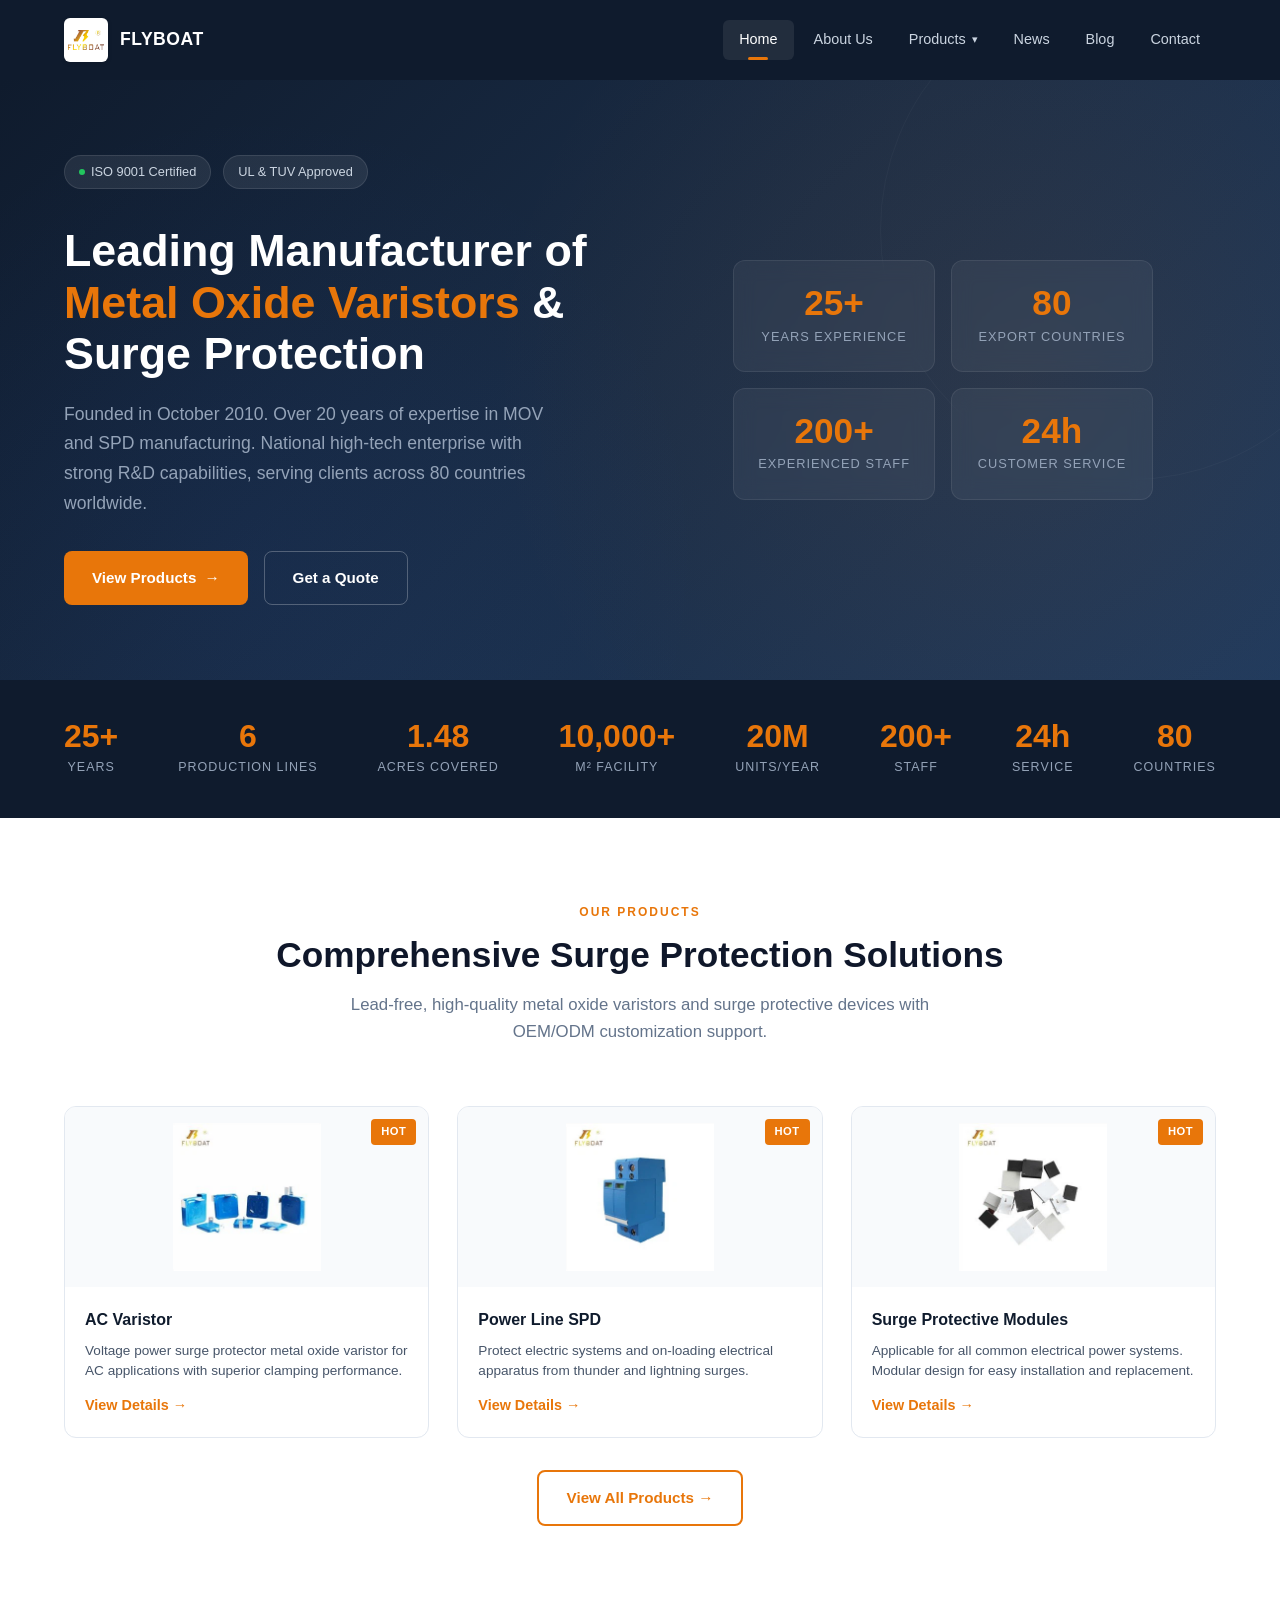
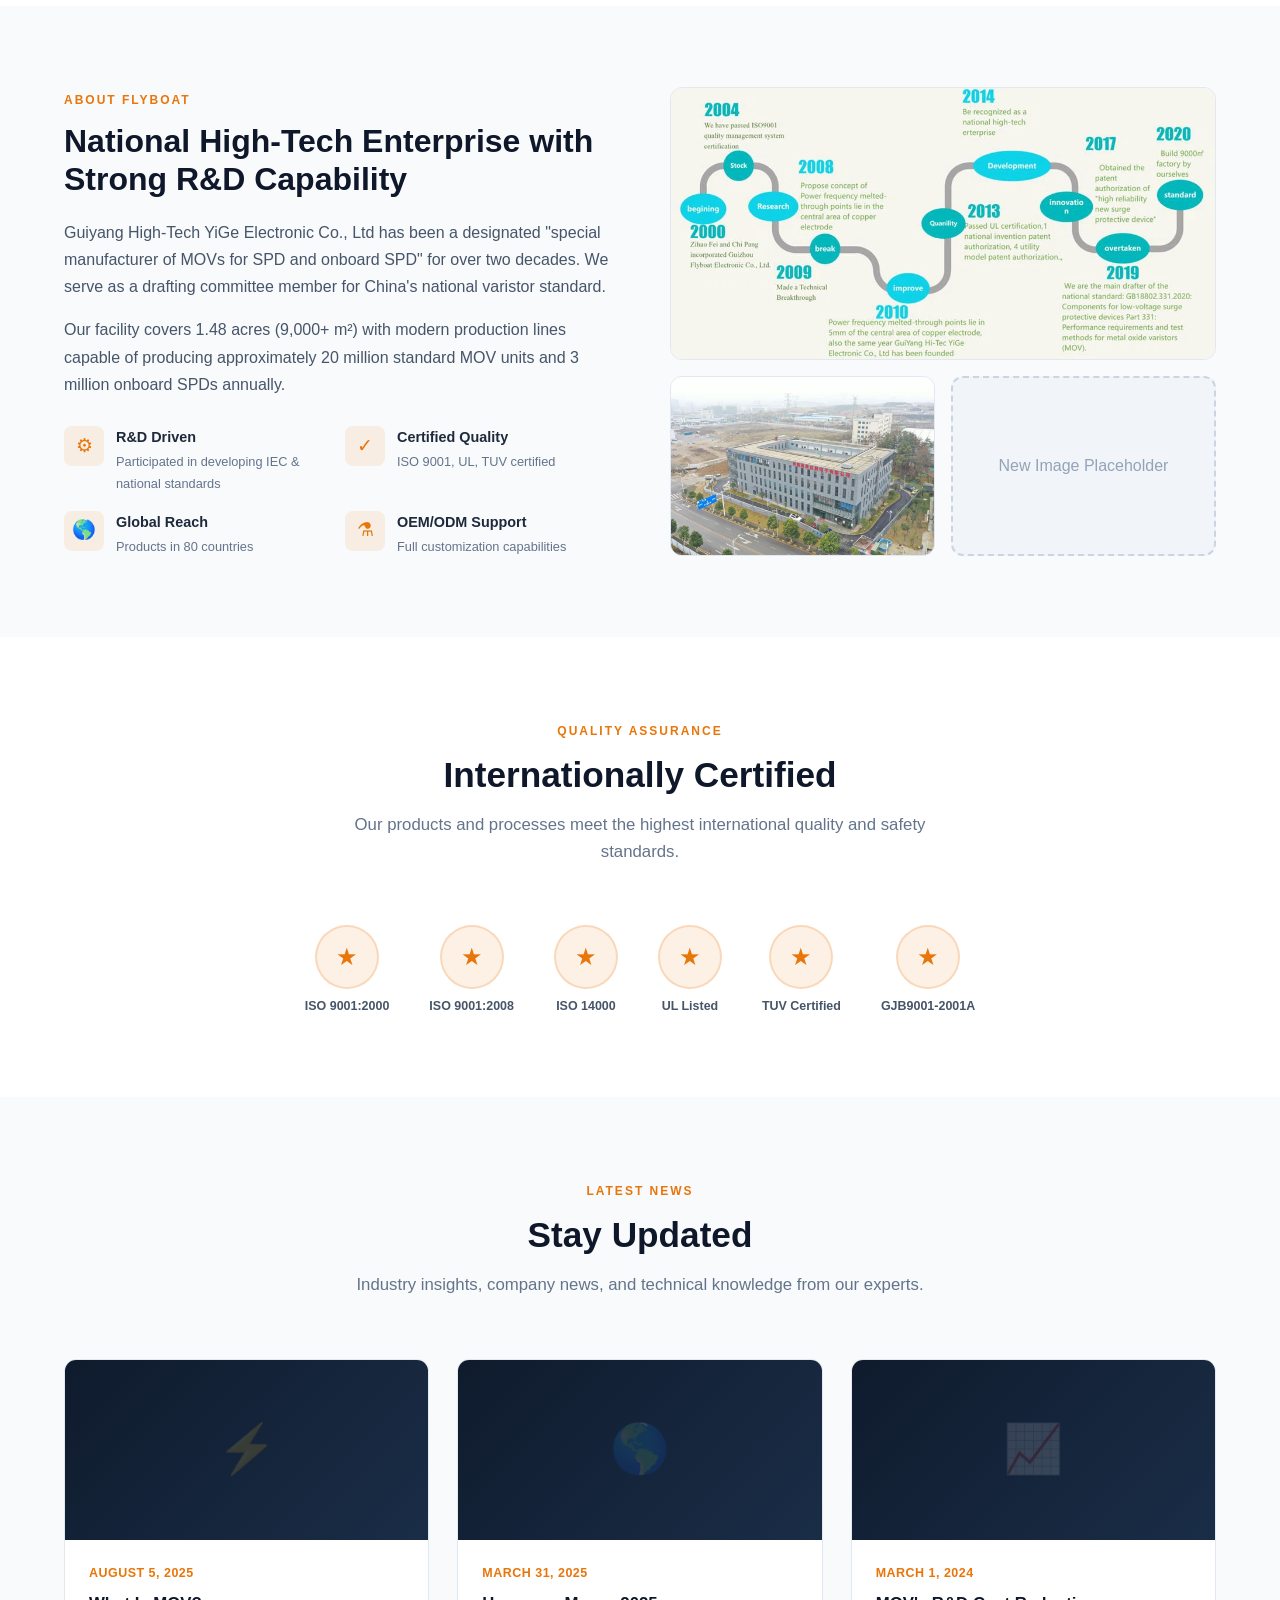
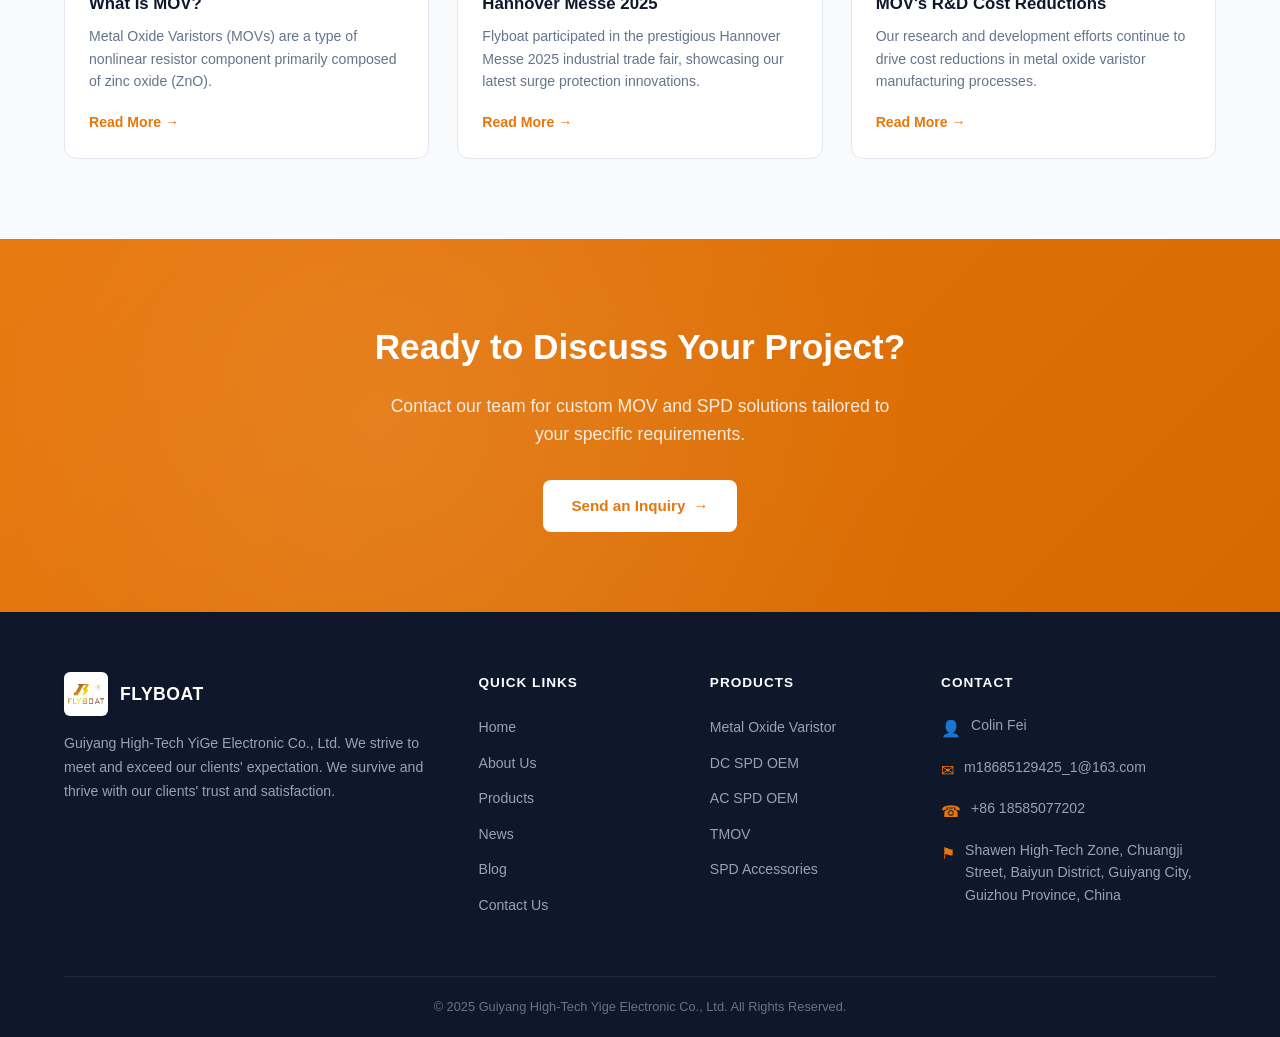
==== commit ed1fecaf: "Fixed home page figures, e.g. Covered area, facilities, and production units per year" ====
--- a/index.html
+++ b/index.html
@@ -91,12 +91,20 @@
           <div class="stat-label">Years</div>
         </div>
         <div class="stat-item">
-          <div class="stat-number">06</div>
+          <div class="stat-number">6</div>
           <div class="stat-label">Production Lines</div>
+        </div>
+        <div class="stat-item">
+          <div class="stat-number">1.48</div>
+          <div class="stat-label">Acres Covered</div>
         </div>
         <div class="stat-item">
           <div class="stat-number">10,000+</div>
           <div class="stat-label">m&sup2; Facility</div>
+        </div>
+        <div class="stat-item">
+          <div class="stat-number">20M</div>
+          <div class="stat-label">Units/Year</div>
         </div>
         <div class="stat-item">
           <div class="stat-number">200+</div>
@@ -171,7 +179,7 @@
           <span class="overline">About Flyboat</span>
           <h2>National High-Tech Enterprise with Strong R&amp;D Capability</h2>
           <p>Guiyang High-Tech YiGe Electronic Co., Ltd has been a designated "special manufacturer of MOVs for SPD and onboard SPD" for over two decades. We serve as a drafting committee member for China's national varistor standard.</p>
-          <p>Our facility spans 9,000+ square meters with modern production lines capable of producing approximately 15 million 34S standard MOVs and 3 million onboard SPDs annually.</p>
+          <p>Our facility covers 1.48 acres (9,000+ m²) with modern production lines capable of producing approximately 20 million standard MOV units and 3 million onboard SPDs annually.</p>
           <div class="about-features">
             <div class="about-feature">
               <div class="about-feature-icon">&#9881;</div>
--- a/css/style.css
+++ b/css/style.css
@@ -636,9 +636,9 @@
 }
 
 .stats-grid {
-  display: grid;
-  grid-template-columns: repeat(6, 1fr);
-  gap: 24px;
+  display: flex;
+  justify-content: space-between;
+  flex-wrap: nowrap;
   text-align: center;
 }
 
@@ -2712,7 +2712,9 @@
   }
 
   .stats-grid {
-    grid-template-columns: repeat(3, 1fr);
+    flex-wrap: wrap;
+    justify-content: center;
+    gap: 20px 32px;
   }
 
   .footer-grid {
@@ -2847,8 +2849,9 @@
   }
 
   .stats-grid {
-    grid-template-columns: repeat(2, 1fr);
-    gap: 20px;
+    flex-wrap: wrap;
+    justify-content: center;
+    gap: 16px 24px;
   }
 
   .footer-grid {
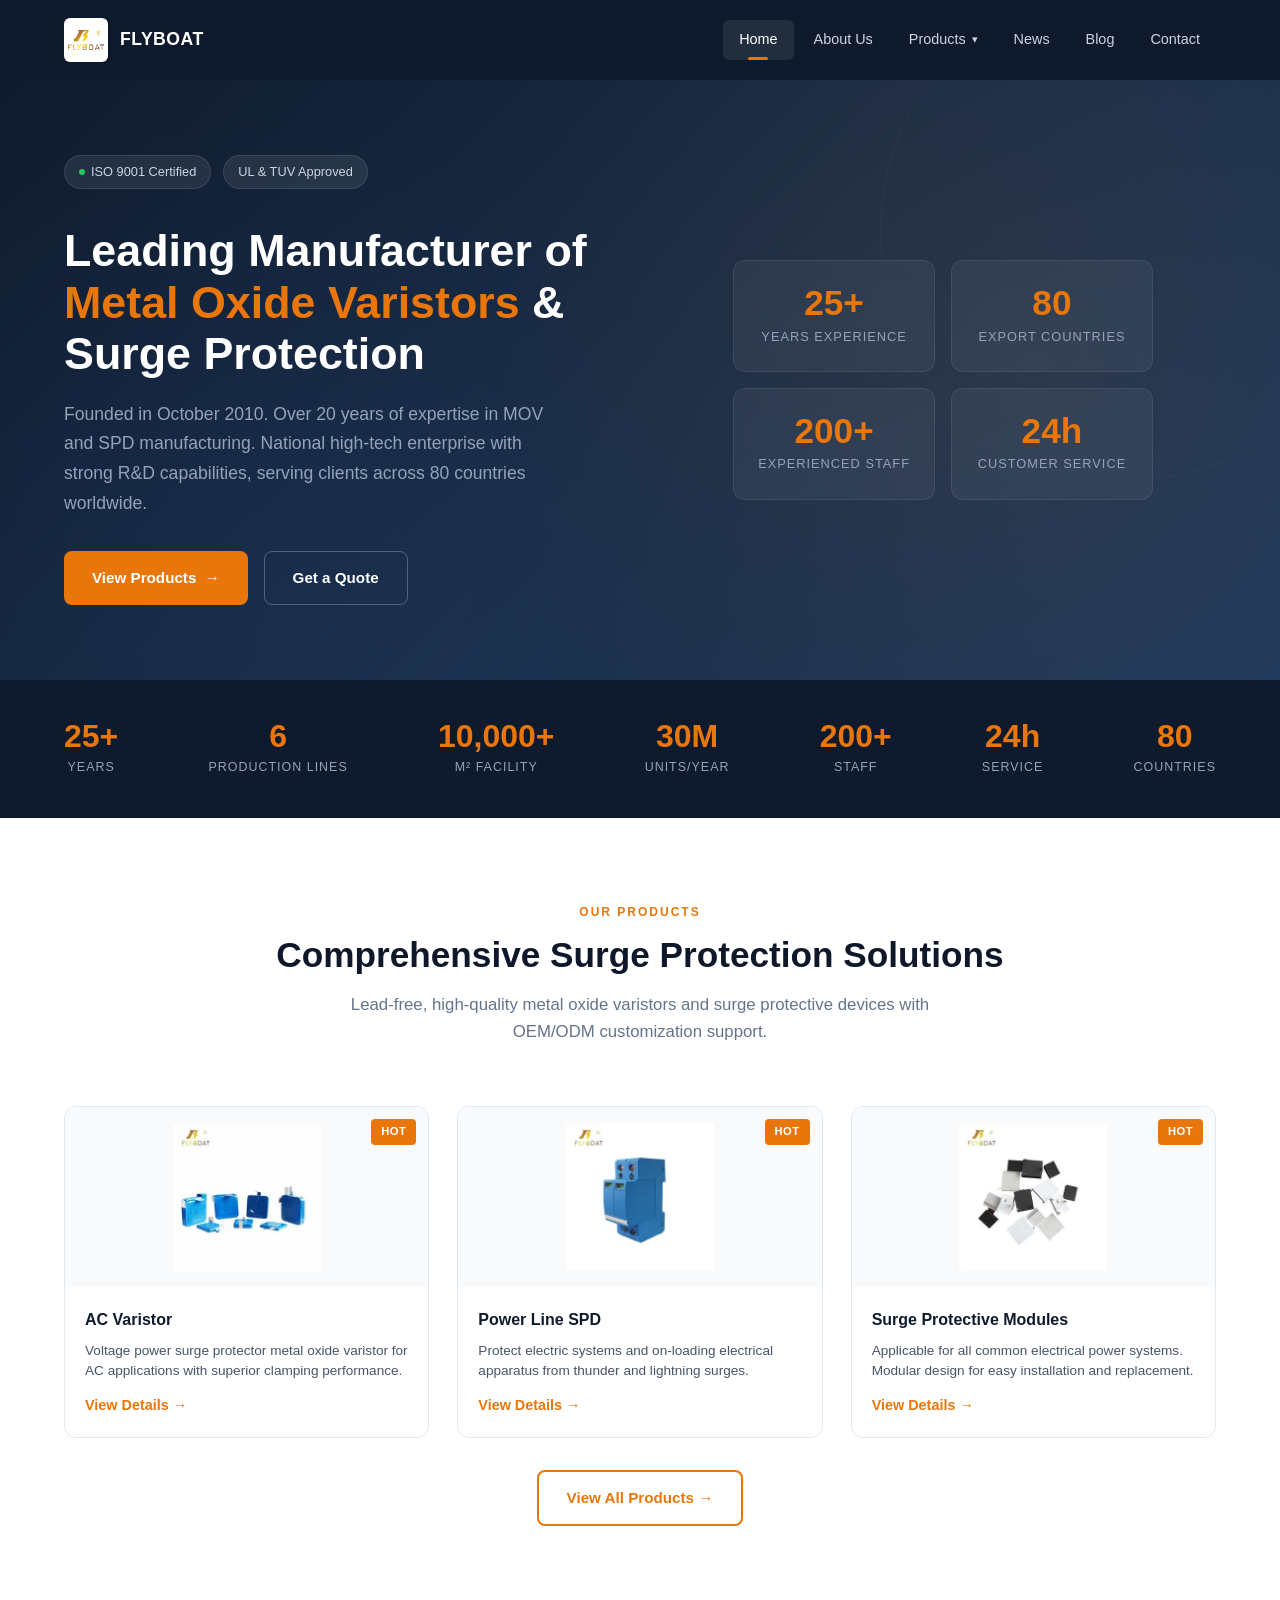
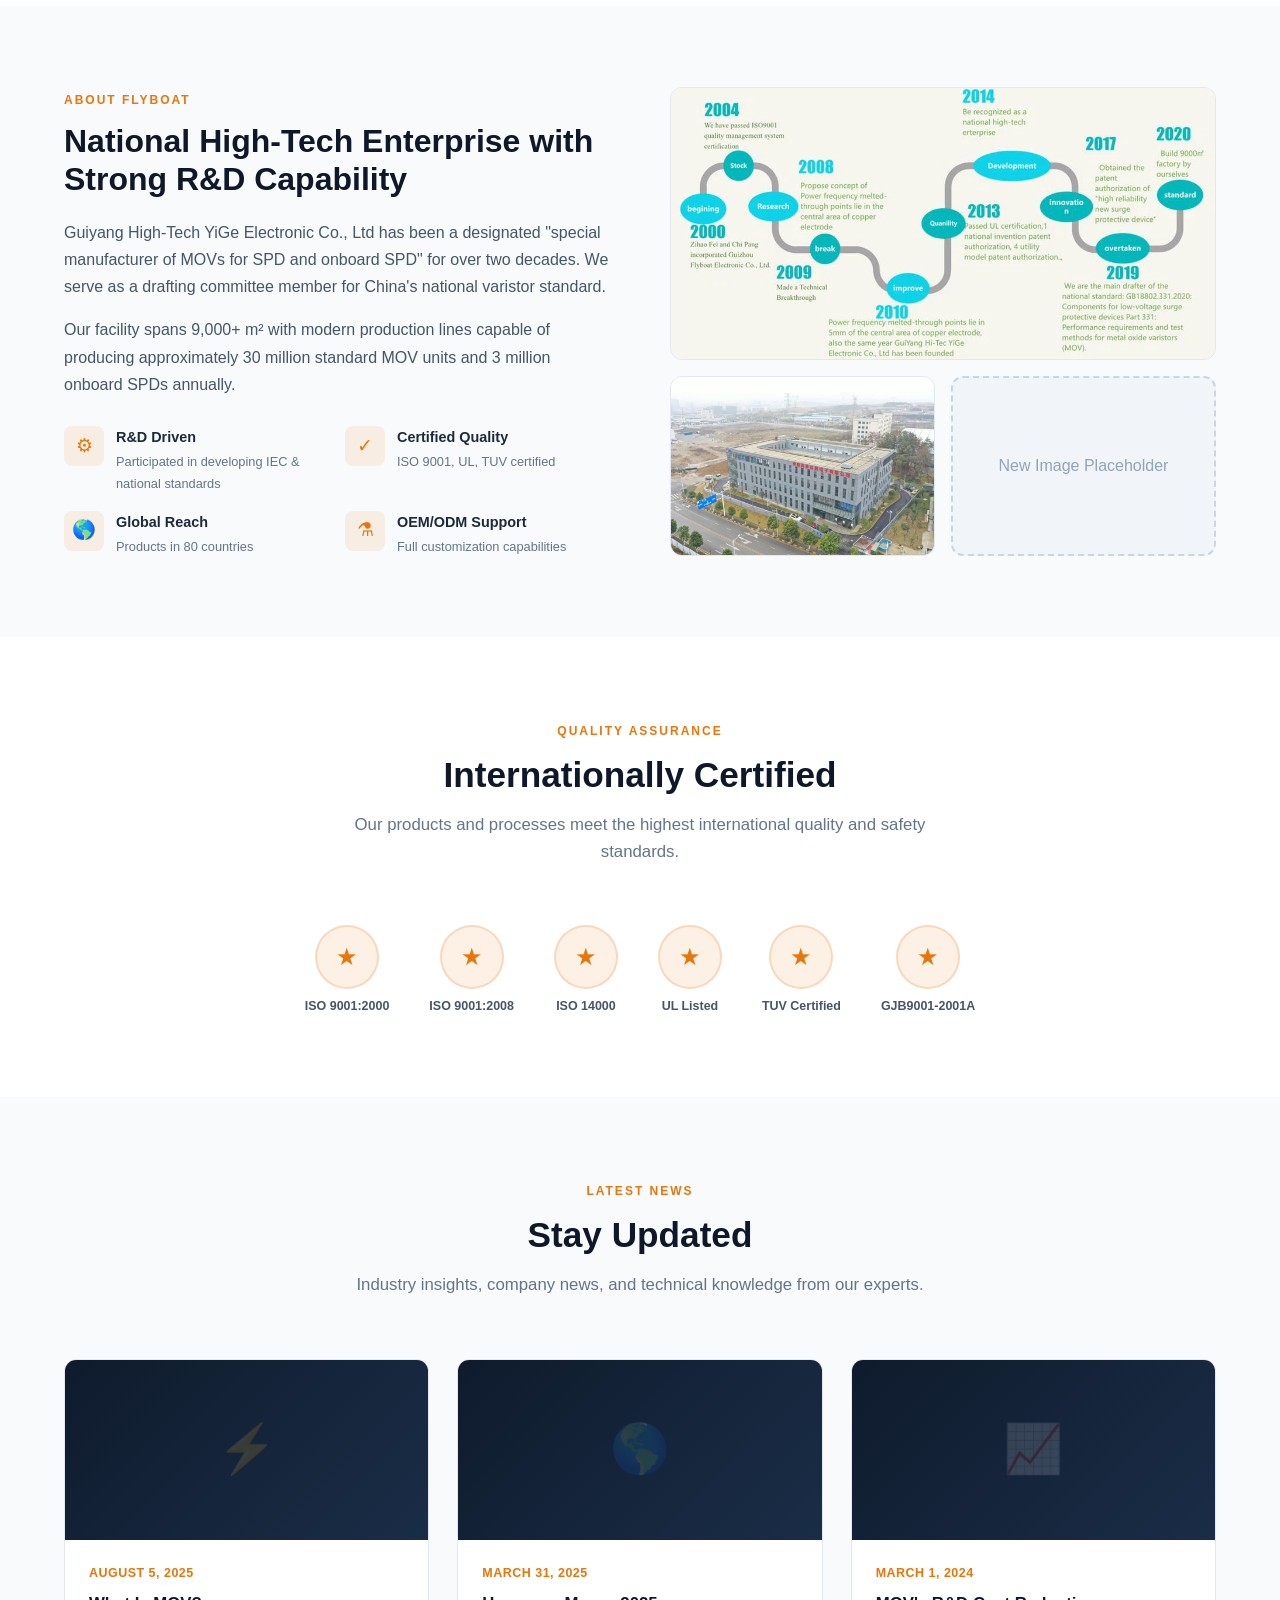
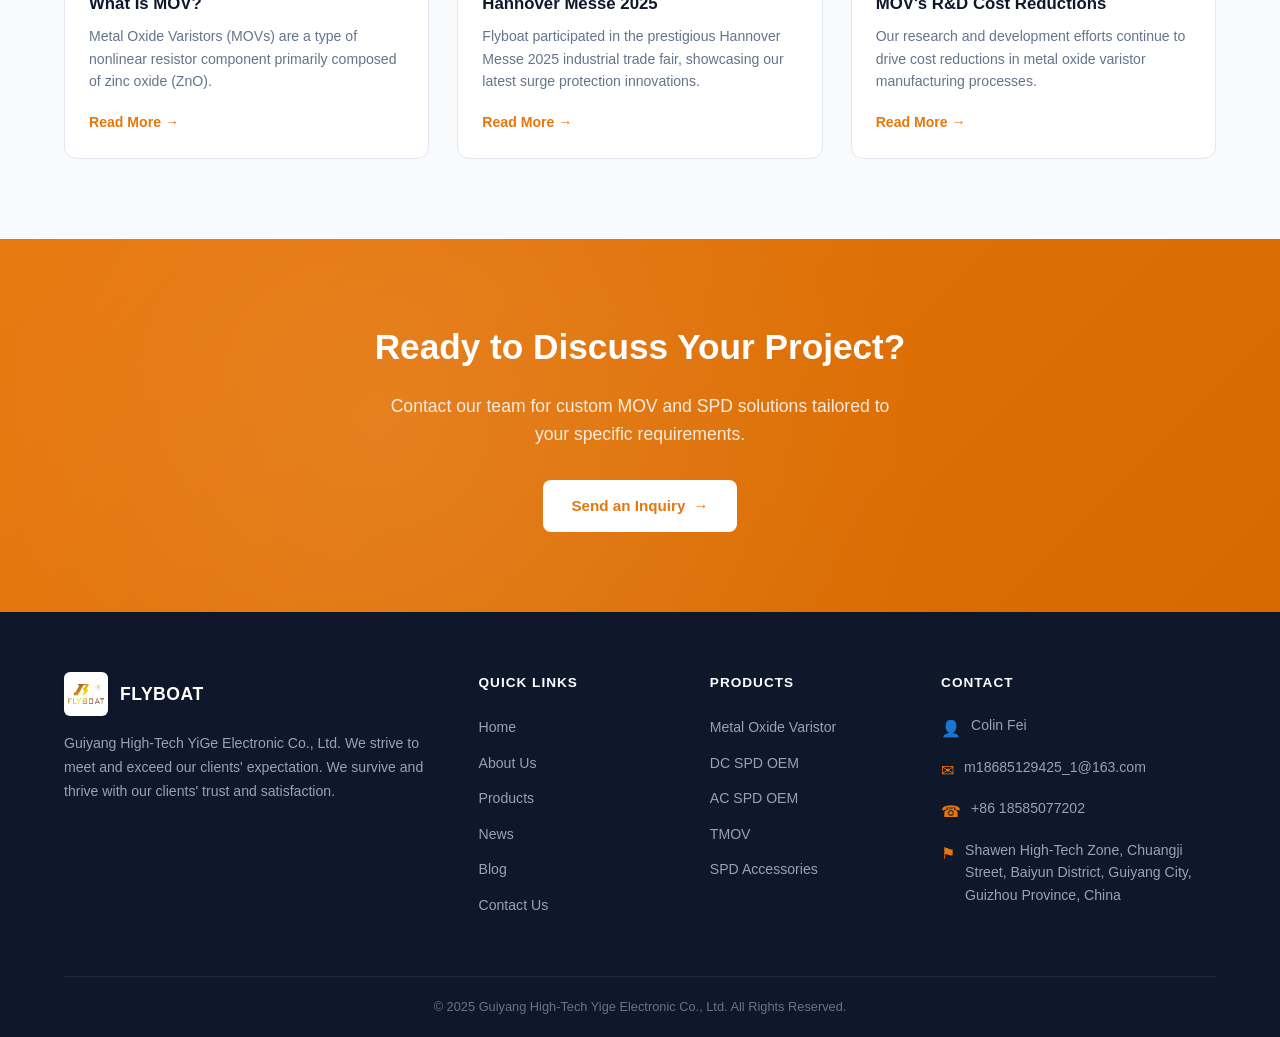
==== commit 7c3c648f: "Updated stats bar" ====
--- a/index.html
+++ b/index.html
@@ -95,15 +95,11 @@
           <div class="stat-label">Production Lines</div>
         </div>
         <div class="stat-item">
-          <div class="stat-number">1.48</div>
-          <div class="stat-label">Acres Covered</div>
-        </div>
-        <div class="stat-item">
           <div class="stat-number">10,000+</div>
           <div class="stat-label">m&sup2; Facility</div>
         </div>
         <div class="stat-item">
-          <div class="stat-number">20M</div>
+          <div class="stat-number">30M</div>
           <div class="stat-label">Units/Year</div>
         </div>
         <div class="stat-item">
@@ -179,7 +175,7 @@
           <span class="overline">About Flyboat</span>
           <h2>National High-Tech Enterprise with Strong R&amp;D Capability</h2>
           <p>Guiyang High-Tech YiGe Electronic Co., Ltd has been a designated "special manufacturer of MOVs for SPD and onboard SPD" for over two decades. We serve as a drafting committee member for China's national varistor standard.</p>
-          <p>Our facility covers 1.48 acres (9,000+ m²) with modern production lines capable of producing approximately 20 million standard MOV units and 3 million onboard SPDs annually.</p>
+          <p>Our facility spans 9,000+ m² with modern production lines capable of producing approximately 30 million standard MOV units and 3 million onboard SPDs annually.</p>
           <div class="about-features">
             <div class="about-feature">
               <div class="about-feature-icon">&#9881;</div>
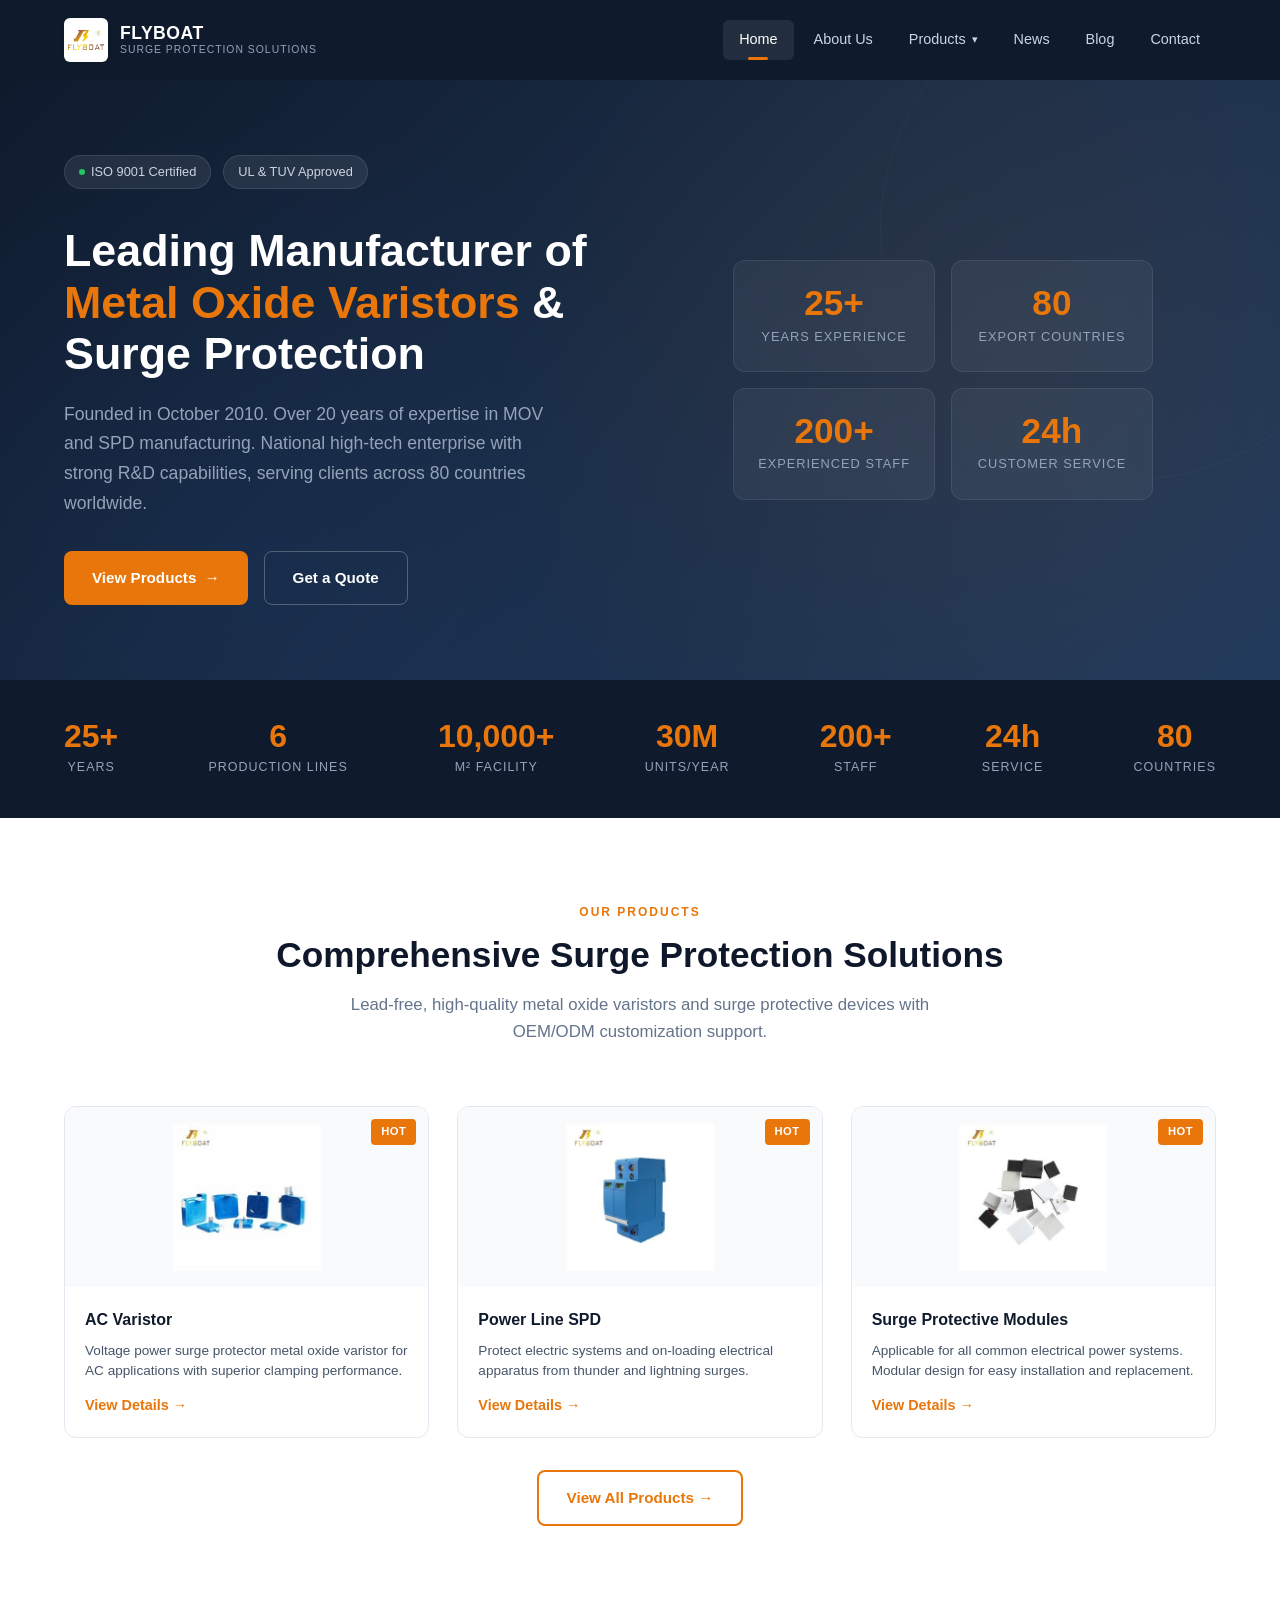
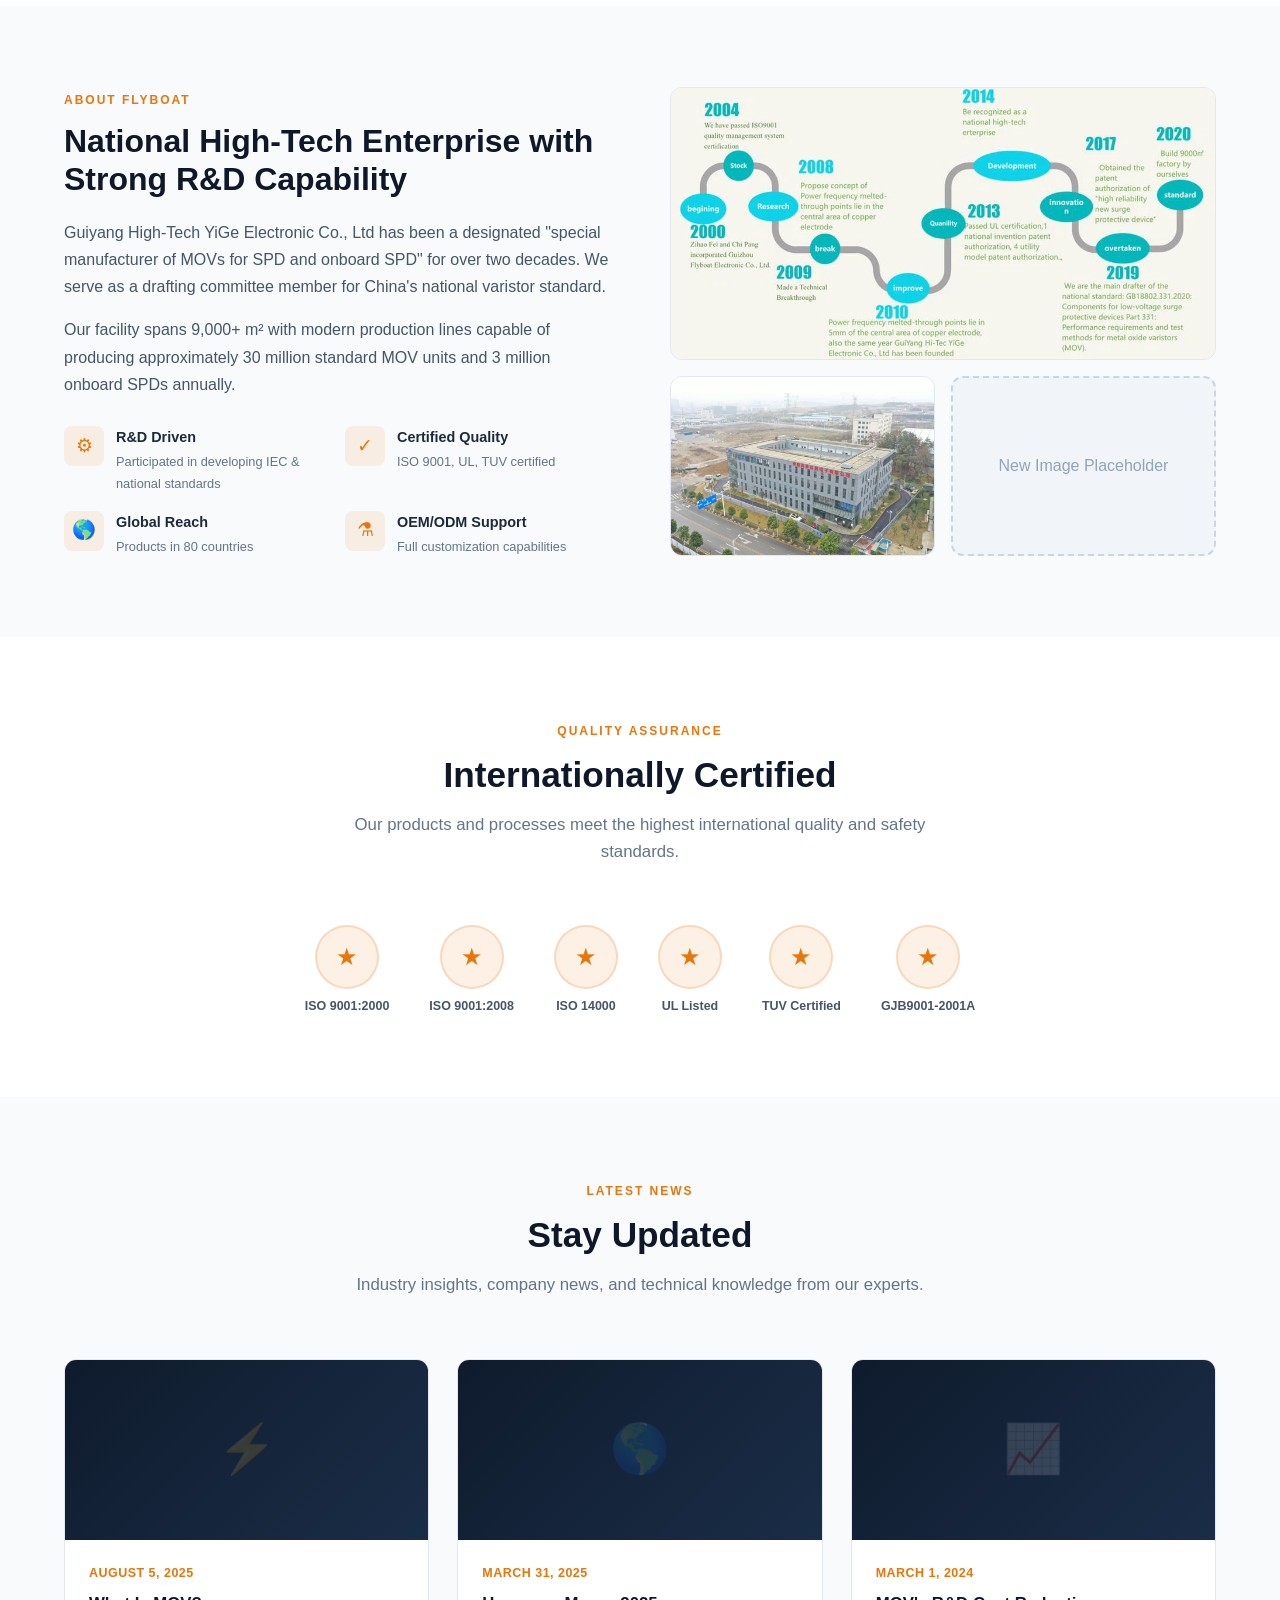
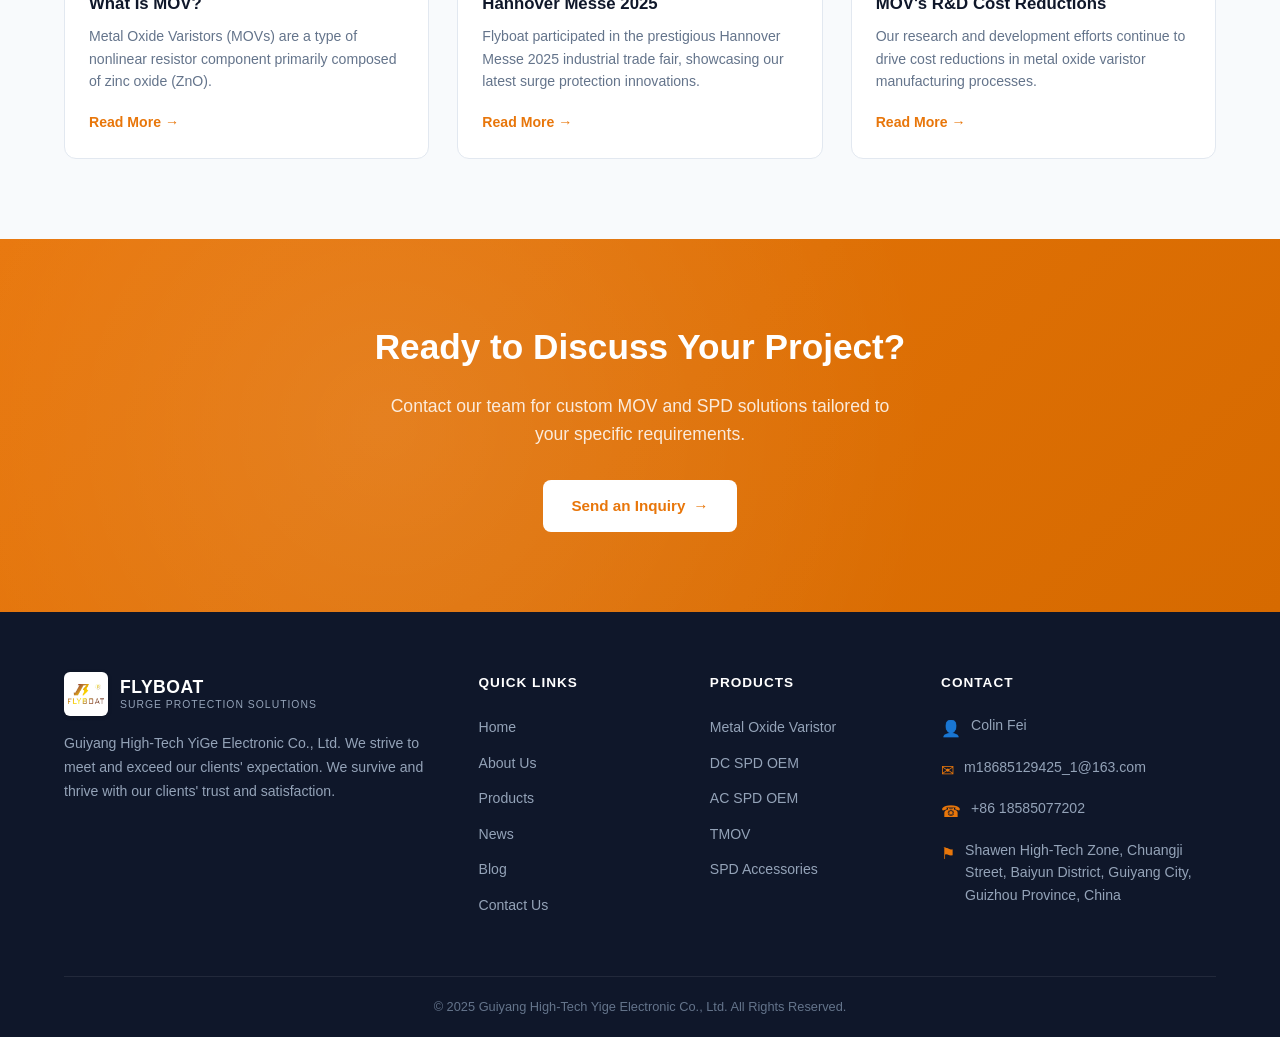
==== commit 3012a863: "Added logo-side description to top left logo for all pages" ====
--- a/index.html
+++ b/index.html
@@ -14,7 +14,7 @@
     <div class="container">
       <a href="index.html" class="logo">
         <img src="images/logo.jpg" alt="Flyboat Logo" class="logo-img">
-        <span>FLYBOAT</span>
+        <span>FLYBOAT<span class="logo-sub">Surge Protection Solutions</span></span>
       </a>
       <nav class="nav">
         <a href="index.html" class="active">Home</a>
@@ -313,7 +313,7 @@
         <div class="footer-brand">
           <div class="logo">
             <img src="images/logo.jpg" alt="Flyboat Logo" class="logo-img">
-            <span>FLYBOAT</span>
+            <span>FLYBOAT<span class="logo-sub">Surge Protection Solutions</span></span>
           </div>
           <p>Guiyang High-Tech YiGe Electronic Co., Ltd. We strive to meet and exceed our clients' expectation. We survive and thrive with our clients' trust and satisfaction.</p>
         </div>
